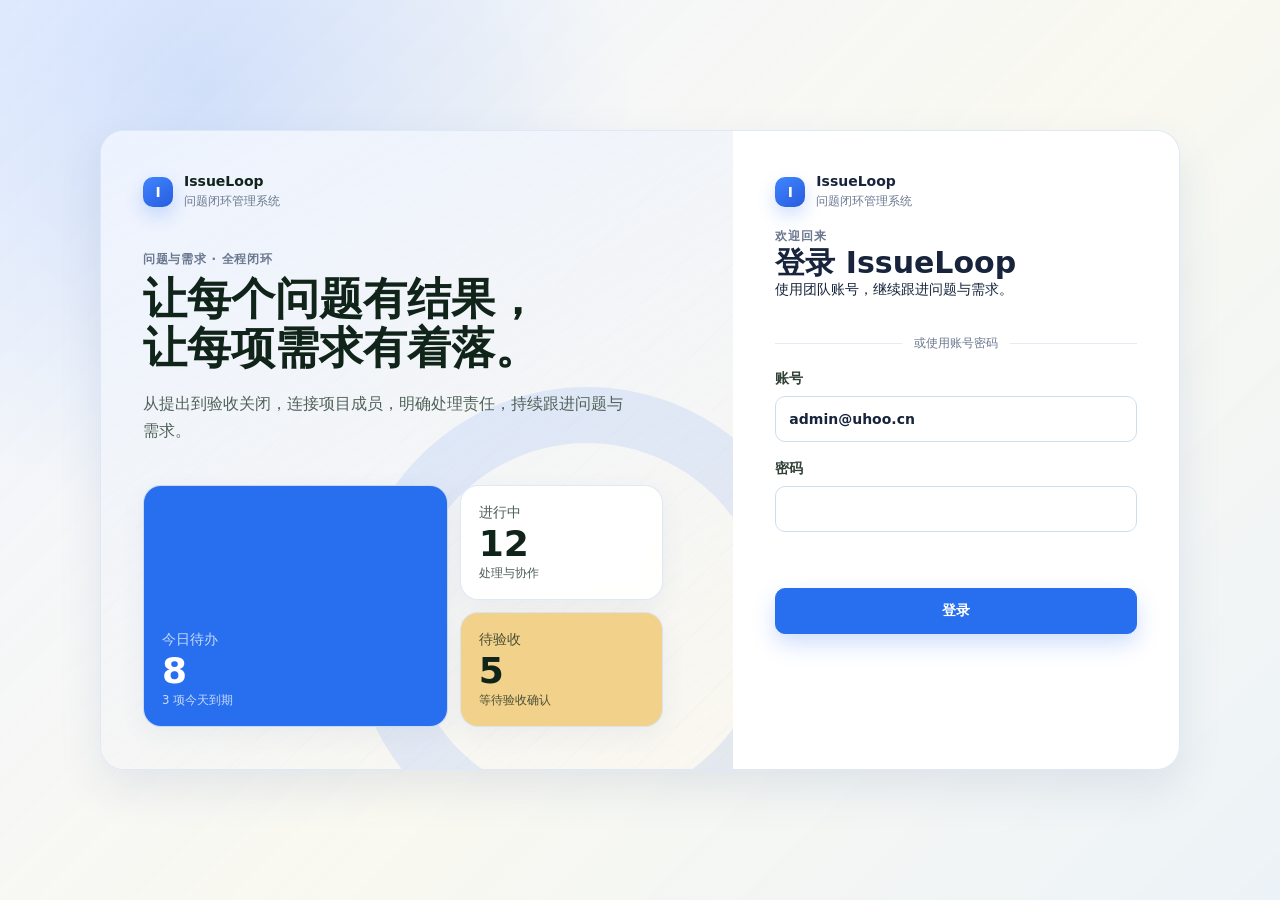
==== rnd-workbench/src/main/resources/static/index.html @ 0262f16f "Apply top project scope to task dashboard" ====
<!doctype html>
<html lang="zh-CN" data-theme="ice">
  <head>
    <meta charset="UTF-8" />
    <meta name="viewport" content="width=device-width, initial-scale=1.0" />
    <title>IssueLoop · 问题闭环管理系统</title>
    <link rel="stylesheet" href="./styles.css?v=20260929-7" />
    <link rel="stylesheet" href="./insights.css?v=20260929-3" />
  </head>
  <body>
    <div class="app-shell">
      <aside class="sidebar">
        <div class="brand">
          <div class="brand-mark">I</div>
          <div>
            <strong>IssueLoop</strong>
            <span>问题闭环管理系统</span>
          </div>
        </div>

        <nav class="nav-group" aria-label="主导航">
          <!-- 分区功能暂时停用，保留实现和历史数据。
          <button class="nav-item" data-page="zone-dashboard"><span class="nav-icon" aria-hidden="true"><svg viewBox="0 0 24 24"><path d="M4 5.5 9.2 3l5.6 2.5L20 3v15.5L14.8 21 9.2 18.5 4 21V5.5Z"/><path d="M9.2 3v15.5M14.8 5.5V21"/></svg></span><span class="nav-label">分区看板</span></button>
          -->
          <div class="nav-section-title">任务管理</div>
          <div class="task-nav-list" aria-label="任务管理">
            <button class="nav-item task-nav-item active" data-page="dashboard"><span class="nav-icon" aria-hidden="true"><svg viewBox="0 0 24 24"><rect x="3" y="3" width="7" height="7" rx="1"/><rect x="14" y="3" width="7" height="7" rx="1"/><rect x="3" y="14" width="7" height="7" rx="1"/><rect x="14" y="14" width="7" height="7" rx="1"/></svg></span><span class="nav-label">任务看板</span></button>
            <button class="nav-item task-nav-item" data-task-view="all"><span class="nav-icon" aria-hidden="true"><svg viewBox="0 0 24 24"><path d="M8 6h12M8 12h12M8 18h12"/><path d="m3.5 6 1.2 1.2L6.5 5M3.5 12l1.2 1.2L6.5 11M3.5 18l1.2 1.2L6.5 17"/></svg></span><span class="nav-label">全部任务</span><span class="count" id="taskCountAll">0</span></button>
            <button class="nav-item task-nav-item" data-task-view="unclosed"><span class="nav-icon" aria-hidden="true"><svg viewBox="0 0 24 24"><circle cx="12" cy="12" r="8"/><path d="M12 7v5l3 2"/></svg></span><span class="nav-label">未完成任务</span><span class="count" id="taskCountUnclosed">0</span></button>
            <button class="nav-item task-nav-item" data-task-view="created-by-me"><span class="nav-icon" aria-hidden="true"><svg viewBox="0 0 24 24"><path d="M5 19.5h14M6.5 16.5 17 6l2 2-10.5 10.5-3 1 1-3Z"/></svg></span><span class="nav-label">我创建的</span><span class="count" id="taskCountCreated">0</span></button>
            <button class="nav-item task-nav-item" data-task-view="assigned-to-me"><span class="nav-icon" aria-hidden="true"><svg viewBox="0 0 24 24"><path d="M12 20a8 8 0 1 0 0-16 8 8 0 0 0 0 16Z"/><path d="m8.5 12 2.2 2.2 4.8-5"/></svg></span><span class="nav-label">指派给我的</span><span class="count" id="taskCountAssigned">0</span></button>
            <button class="nav-item task-nav-item" data-task-view="pending-for-me"><span class="nav-icon" aria-hidden="true"><svg viewBox="0 0 24 24"><path d="M4 6.5h16v11H4z"/><path d="m4 8 8 5 8-5"/></svg></span><span class="nav-label">待我处理的</span><span class="count" id="taskCountPending">0</span></button>
          </div>
          <div class="nav-section-title">数据看板</div>
          <div class="nav-submenu" aria-label="数据看板">
            <button class="nav-item nav-subitem" data-page="project-dashboard"><span class="nav-icon" aria-hidden="true">▦</span><span class="nav-label">项目看板</span></button>
            <button class="nav-item nav-subitem" data-page="project-reports"><span class="nav-icon" aria-hidden="true">▤</span><span class="nav-label">项目报表</span></button>
          </div>
          <div class="nav-section-title">系统设置</div>
          <div class="nav-submenu" aria-label="系统设置">
            <button class="nav-item nav-subitem" data-page="project-management"><span class="nav-icon" aria-hidden="true"><svg viewBox="0 0 24 24"><path d="M3.5 7.5h6l1.6 2H20.5v9.5H3.5z"/><path d="M3.5 7.5V5h6l1.6 2.5"/></svg></span><span class="nav-label">项目管理</span></button>
            <button class="nav-item nav-subitem hidden" id="userManagementBtn" data-page="users"><span class="nav-icon" aria-hidden="true"><svg viewBox="0 0 24 24"><circle cx="9" cy="8" r="3"/><circle cx="17" cy="9" r="2.2"/><path d="M3.5 19c.4-3.1 2.4-4.8 5.5-4.8s5.1 1.7 5.5 4.8M15 14.7c2.8.1 4.5 1.5 5 4.3"/></svg></span><span class="nav-label">人员管理</span></button>
            <button class="nav-item nav-subitem hidden" id="projectTypesBtn" data-page="project-types"><span class="nav-icon" aria-hidden="true"><svg viewBox="0 0 24 24"><rect x="3.5" y="3.5" width="7" height="7" rx="1"/><rect x="13.5" y="3.5" width="7" height="7" rx="1"/><rect x="3.5" y="13.5" width="7" height="7" rx="1"/><rect x="13.5" y="13.5" width="7" height="7" rx="1"/></svg></span><span class="nav-label">项目类型</span></button>
            <button class="nav-item nav-subitem hidden" id="taskTypesBtn" data-page="task-types"><span class="nav-icon" aria-hidden="true"><svg viewBox="0 0 24 24"><path d="M9 6h11M9 12h11M9 18h11"/><path d="m3.5 6 1.5 1.5L7 5M3.5 12 5 13.5 7 11M3.5 18 5 19.5 7 17"/></svg></span><span class="nav-label">任务类型</span></button>
            <button class="nav-item nav-subitem hidden" id="systemSettingsBtn" data-page="system-settings"><span class="nav-icon" aria-hidden="true"><svg viewBox="0 0 24 24"><circle cx="12" cy="12" r="3"/><path d="M19.4 15a1.7 1.7 0 0 0 .3 1.9l.1.1-2.1 2.1-.1-.1a1.7 1.7 0 0 0-1.9-.3 1.7 1.7 0 0 0-1 1.5v.2h-3v-.2a1.7 1.7 0 0 0-1-1.5 1.7 1.7 0 0 0-1.9.3l-.1.1-2.1-2.1.1-.1A1.7 1.7 0 0 0 7 15a1.7 1.7 0 0 0-1.5-1H5.3v-3h.2A1.7 1.7 0 0 0 7 10a1.7 1.7 0 0 0-.3-1.9l-.1-.1 2.1-2.1.1.1a1.7 1.7 0 0 0 1.9.3 1.7 1.7 0 0 0 1-1.5v-.2h3v.2a1.7 1.7 0 0 0 1 1.5 1.7 1.7 0 0 0 1.9-.3l.1-.1 2.1 2.1-.1.1a1.7 1.7 0 0 0-.3 1.9 1.7 1.7 0 0 0 1.5 1h.2v3h-.2a1.7 1.7 0 0 0-1.4 1Z"/></svg></span><span class="nav-label">系统参数</span></button>
          </div>
        </nav>

        <div class="profile" id="profileAccount" role="button" tabindex="0" aria-label="账户设置">
          <div class="avatar" id="profileAvatar">用</div>
          <div class="profile-copy">
            <strong id="profileName">用户</strong>
            <span id="profileRole">项目成员</span>
          </div>
          <button class="theme-toggle" id="themeToggle" type="button" aria-label="切换主题色" aria-expanded="false">◐</button>
          <div class="theme-menu hidden" id="themeMenu" aria-label="主题色选择">
            <button type="button" class="theme-swatch active" data-theme="ice" style="--swatch: #286ff0"><span>云雾蓝</span></button>
            <button type="button" class="theme-swatch" data-theme="green" style="--swatch: #1f8d5a"><span>协作绿</span></button>
            <button type="button" class="theme-swatch" data-theme="blue" style="--swatch: #2f6fba"><span>科技蓝</span></button>
            <button type="button" class="theme-swatch" data-theme="orange" style="--swatch: #d9822b"><span>活力橙</span></button>
            <button type="button" class="theme-swatch" data-theme="purple" style="--swatch: #7561c8"><span>紫色</span></button>
            <button type="button" class="theme-swatch" data-theme="graphite" style="--swatch: #475467"><span>石墨灰</span></button>
          </div>
        </div>
      </aside>

      <button id="insightNavBackdrop" class="insight-nav-backdrop" aria-label="关闭主菜单" type="button"></button>
      <main class="main">
        <header class="topbar">
          <button class="menu-button" id="toggleSidebar" aria-label="主菜单" aria-expanded="false">☰</button>
          <div class="project-switch" id="projectSwitchWrap">
            <span class="project-dot" id="projectSwitchDot">A</span>
            <button id="projectSwitch" type="button" aria-label="切换当前项目" aria-haspopup="listbox" aria-expanded="false"><span id="projectSwitchLabel">选择项目</span><span>⌄</span></button>
            <div class="project-switch-menu hidden" id="projectSwitchMenu">
              <input id="projectSwitchSearch" type="search" placeholder="搜索项目名称、简称或编号" aria-label="搜索项目" />
              <div id="projectSwitchOptions" class="project-switch-options" role="listbox"></div>
            </div>
          </div>
          <button class="ghost-button project-brief-entry" id="projectBriefBtn" type="button">项目看板</button>
          <div class="search-wrap">
            <input id="globalSearch" type="search" placeholder="搜索需求、任务、缺陷、文档..." />
            <kbd>⌘ K</kbd>
          </div>
          <button class="primary-button" id="createBtn">+ 快速创建</button>
          <button class="ghost-button" id="notifyBtn">通知 <span class="badge" id="notifyCount">0</span></button>
          <button class="ghost-button" id="logoutBtn">退出登录</button>
        </header>

        <section class="content">
          <div id="insightsRoot" aria-live="polite"></div>
          <div class="page-heading">
            <div>
              <p class="eyebrow"><strong id="currentProjectName">Aurora 研发平台</strong> / <span id="currentContextLine">Sprint 23</span></p>
              <h1 id="pageTitle">任务看板</h1>
            </div>
            <div class="heading-actions">
              <button class="secondary-button" id="exportBtn">导出</button>
              <button class="secondary-button" id="viewSettingsBtn">视图设置</button>
            </div>
          </div>
          <div class="summary-grid" id="summaryGrid">
            <article class="summary-card">
              <span>我的待办</span>
              <strong id="todoCount">8</strong>
              <small>3 个今天到期</small>
            </article>
            <article class="summary-card">
              <span>待接收</span>
              <strong id="inboxCount">7</strong>
              <small>2 个 P0 紧急</small>
            </article>
            <article class="summary-card">
              <span>进行中</span>
              <strong id="progressCount">0</strong>
              <small>开发与修复中</small>
            </article>
            <article class="summary-card">
              <span>待验收</span>
              <strong id="verifyCount">0</strong>
              <small>需要产品确认</small>
            </article>
          </div>

          <div class="workspace-grid">
            <section class="panel todo-panel">
              <div class="panel-title">
                <h2>我的待办</h2>
                <button class="text-button" data-task-view="assigned-to-me">全部待办</button>
              </div>
              <div id="todoList" class="compact-list"></div>
            </section>

            <section class="panel activity-panel">
              <div class="panel-title">
                <h2>项目动态</h2>
                <button class="text-button">全部动态</button>
              </div>
              <div id="activityList" class="activity-list"></div>
            </section>

            <section class="panel due-panel">
              <div class="panel-title">
                <h2>逾期 / 即将到期</h2>
                <button class="text-button">查看日程</button>
              </div>
              <div id="dueList" class="compact-list"></div>
            </section>
          </div>

          <section class="work-section">
            <div class="work-toolbar">
              <div class="tabs" id="typeTabs">
                <button class="tab active" data-type="all">全部 <span>32</span></button>
              </div>
              <div class="toolbar-controls">
                <select id="statusFilter">
                  <option value="all">状态</option>
                  <option value="新建">新建</option>
                  <option value="进行中">进行中</option>
                  <option value="延期处理">延期处理</option>
                  <option value="已完成">已完成</option>
                  <option value="已验收">已验收</option>
                  <option value="验收不通过">验收不通过</option>
                  <option value="已拒绝">已拒绝</option>
                </select>
                <select id="ownerFilter">
                  <option value="all">负责人</option>
                  <option value="未分配">未分配</option>
                  <option value="李娜">李娜</option>
                  <option value="王强">王强</option>
                  <option value="陈晨">陈晨</option>
                  <option value="刘洋">刘洋</option>
                </select>
                <select id="projectFilter" class="hidden" aria-label="按项目筛选"></select>
                <button class="secondary-button" id="toggleViewBtn">看板视图</button>
                <button class="secondary-button" id="advancedFilterBtn">高级筛选</button>
                <button class="secondary-button" id="saveFilterBtn">保存筛选</button>
                <button class="primary-button hidden" id="bulkUpdateBtn">批量处理 <span id="bulkSelectedCount">0</span></button>
              </div>
            </div>

            <div id="listView" class="list-view">
              <div class="table-head">
                <span><input type="checkbox" id="selectAll" /></span>
                <span>ID</span>
                <span>标题</span>
                <span>类型</span>
                <span>状态</span>
                <span>负责人</span>
                <span>优先级</span>
                <span>迭代</span>
                <span>到期日</span>
              </div>
              <div id="workItemsTable"></div>
            </div>

            <div id="boardView" class="board-view hidden"></div>
            <div id="workItemsPagination" class="pagination-bar hidden"></div>
          </section>
        </section>
      </main>

      <aside class="detail-drawer" id="detailDrawer">
        <div class="drawer-head">
          <div>
            <p id="drawerMeta" class="eyebrow">缺陷 #BUG-2412</p>
            <h2 id="drawerTitle">导出报表时间格式不正确</h2>
          </div>
          <button class="icon-button" id="closeDrawer" aria-label="关闭">×</button>
        </div>

        <div class="action-bar" id="actionBar"></div>

        <div class="drawer-tabs">
          <button class="drawer-tab active" data-drawer-tab="details">详情</button>
          <button class="drawer-tab" data-drawer-tab="activity">活动</button>
          <button class="drawer-tab" data-drawer-tab="links">关联</button>
          <button class="drawer-tab" data-drawer-tab="files">附件</button>
          <button class="drawer-tab" data-drawer-tab="subtasks">子任务</button>
        </div>

        <div class="drawer-body" id="drawerBody"></div>

        <div class="comment-box">
          <input id="commentInput" placeholder="添加评论，说明处理进展..." />
          <button class="primary-button" id="commentBtn">发送</button>
        </div>
      </aside>
    </div>

    <div class="modal-backdrop hidden" id="modalBackdrop">
      <form class="modal" id="createModal">
        <div class="modal-head task-modal-head">
          <div class="task-modal-heading">
            <button type="button" class="task-flow-trigger" id="openTaskFlowGuide">任务流程说明</button>
            <h2>新建工作项</h2>
          </div>
          <button type="button" class="icon-button" id="closeModal">×</button>
        </div>
        <section class="create-section task-core-fields" data-create-section="core">
          <label class="task-field-row task-field-wide">
            <span>任务标题 <b>*</b></span>
            <input id="newTitle" required placeholder="例如：支付结果页重复扣款提示" />
          </label>
          <div class="task-field-pair">
            <label class="task-field-row">
              <span>所属项目 <b>*</b></span>
              <select id="newProject" required></select>
            </label>
            <label class="task-field-row">
              <span>任务类型 <b>*</b></span>
              <select id="newType" required></select>
            </label>
          </div>
        </section>
        <section class="create-section task-description" data-create-section="description">
          <div class="task-field-row task-rich-field">
            <label class="rich-label">任务描述 <b>*</b></label>
            <div>
              <div class="rich-editor-shell">
                <div class="rich-toolbar" role="toolbar" aria-label="描述格式工具">
                  <button type="button" data-editor-command="formatBlock" data-editor-value="h2">标题</button>
                  <button type="button" data-editor-command="bold"><b>B</b></button>
                  <button type="button" data-editor-command="italic"><i>I</i></button>
                  <button type="button" data-editor-command="underline"><u>U</u></button>
                  <button type="button" data-editor-command="insertUnorderedList">列表</button>
                  <button type="button" data-editor-command="insertOrderedList">编号</button>
                  <button type="button" data-editor-command="formatBlock" data-editor-value="blockquote">引用</button>
                  <button type="button" data-editor-command="formatBlock" data-editor-value="pre">代码</button>
                  <button type="button" id="insertLinkBtn">链接</button>
                  <button type="button" id="insertTableBtn">表格</button>
                </div>
                <div id="newDescriptionEditor" class="rich-editor" contenteditable="true" role="textbox" aria-multiline="true" data-placeholder="写清楚背景、期望结果和验收标准。可直接粘贴截图。"></div>
              </div>
              <p class="field-hint">可直接粘贴图片，图片会在正文位置显示并同步保存到附件。</p>
            </div>
          </div>
        </section>
        <section class="attachment-section create-section" data-create-section="attachments">
          <div class="task-field-row attachment-row">
            <div>
              <strong>附件</strong>
              <span>支持粘贴截图、拖拽文件或一次选择多个附件</span>
            </div>
            <div class="attachment-content">
              <div class="attachment-actions"><button type="button" class="secondary-button" id="pickFilesBtn">选择文件</button></div>
              <label class="upload-zone" id="uploadZone">
                <input id="newFiles" type="file" multiple />
                <span>将截图或文件拖到这里，或点击选择</span>
                <small>图片会显示缩略图，其他文件显示文件名和大小</small>
              </label>
              <div class="attachment-list" id="attachmentList"></div>
            </div>
          </div>
        </section>
        <section class="create-section task-attributes" data-create-section="attributes">
          <h3>任务属性</h3>
          <div class="form-grid">
          <label class="task-field-row">
            <span>优先级</span>
            <select id="newPriority">
              <option>P0</option>
              <option>P1</option>
              <option>P2</option>
              <option>P3</option>
            </select>
          </label>
          <label class="task-field-row">
            <span>负责人</span>
            <select id="newOwner">
              <option value="">未分配</option>
            </select>
          </label>
          <label class="task-field-row">
            <span>关注人</span>
            <select id="newWatchers" multiple></select>
          </label>
          <label class="task-field-row">
            <span>主模块</span>
            <select id="newMainModule"><option value="">未选择</option></select>
          </label>
          <label class="task-field-row">
            <span>子模块</span>
            <select id="newSubmodule" disabled><option value="">请先选择主模块</option></select>
          </label>
          <label class="task-field-row">
            <span>所属迭代</span>
            <select id="newSprint"><option value="">未选择</option></select>
          </label>
          <label class="task-field-row">
            <span>截止日期</span>
            <input id="newDue" type="date" />
          </label>
          <label class="task-field-row">
            <span>计划开始日期</span>
            <input id="newPlannedStartDate" type="date" />
          </label>
          <label class="task-field-row">
            <span>实际完成时间</span>
            <input id="newActualCompletedAt" type="datetime-local" />
          </label>
          <label class="task-field-row">
            <span>标签</span>
            <input id="newTags" placeholder="多个标签用逗号分隔" />
          </label>
          <label class="task-field-row">
            <span>预计工时（小时）</span>
            <input id="newEstimatedHours" type="number" min="0" step="0.5" placeholder="例如：2.5" />
          </label>
          <label class="task-field-row">
            <span>实际花费工时（小时）</span>
            <input id="newActualHours" type="number" min="0" step="0.01" placeholder="例如：1.5" />
          </label>
          <label class="task-field-row wide-field">
            <span>关联任务</span>
            <select id="newRelatedWorkItems" multiple></select>
          </label>
          </div>
        </section>
        <div class="modal-actions" data-create-section="actions">
          <button type="button" class="secondary-button" id="cancelCreate">取消</button>
          <button type="submit" class="primary-button">创建</button>
        </div>
      </form>
    </div>

    <div class="modal-backdrop hidden" id="taskFlowGuideBackdrop">
      <div class="modal task-flow-modal" role="dialog" aria-modal="true" aria-labelledby="taskFlowGuideTitle">
        <div class="modal-head">
          <h2 id="taskFlowGuideTitle">任务流程说明</h2>
          <button type="button" class="icon-button" id="closeTaskFlowGuide">×</button>
        </div>
        <div class="task-flow-content">
          <div class="task-flow-diagram" aria-label="任务状态流转图">
            <div><b>新建</b><span>→</span><b>进行中</b><span>→</span><b>已完成</b><span>→</span><b>已验收</b></div>
            <div><i>申请延期</i><span>↓</span><b>延期处理</b><span>→</span><i>批准或驳回</i><span>→</span><b>进行中</b></div>
            <div><b>已完成</b><span>→</span><b>验收不通过</b><span>→</span><i>负责人重新开始</i><span>→</span><b>进行中</b></div>
            <div><b>新建 / 进行中</b><span>→</span><b>已拒绝</b><span>→</span><i>负责人重新开始</i><span>→</span><b>进行中</b></div>
          </div>
          <ul>
            <li>进行中可申请延期，进入“延期处理”；审批通过后按新截止日期回到进行中，驳回则保留原截止日期回到进行中。</li>
            <li>已完成后可验收通过，或标记“验收不通过”；负责人可从验收不通过或已拒绝重新开始，回到进行中。</li>
            <li>负责人、创建人、项目管理员可开始、申请/审批延期、提交完成和验收；仅负责人可重新开始。</li>
          </ul>
        </div>
      </div>
    </div>

    <div class="modal-backdrop hidden" id="filterModalBackdrop">
      <form class="modal" id="filterModal">
        <div class="modal-head"><h2>高级筛选</h2><button type="button" class="icon-button" id="closeFilterModal">×</button></div>
        <div class="form-grid">
          <label>个人视图<select id="filterView"><option value="">不限</option><option value="created-by-me">我创建的</option><option value="assigned-to-me">指派给我</option><option value="pending-for-me">待我解决</option><option value="watched-by-me">我关注的</option><option value="unclosed">未关闭问题</option></select></label>
          <label>类型<select id="filterType"><option value="">不限</option></select></label>
          <label>状态<select id="filterStatus"><option value="">不限</option><option>新建</option><option>进行中</option><option>延期处理</option><option>已完成</option><option>已验收</option><option>验收不通过</option><option>已拒绝</option></select></label>
          <label>优先级<select id="filterPriority"><option value="">不限</option><option>P0</option><option>P1</option><option>P2</option><option>P3</option></select></label>
          <label>负责人<select id="filterOwner"><option value="">不限</option></select></label>
          <label>创建人<select id="filterCreator"><option value="">不限</option></select></label>
          <label>项目<select id="filterProject"><option value="">不限</option></select></label>
          <label>迭代 ID<input id="filterSprint" type="number" min="1" /></label>
          <label>模块<input id="filterModule" /></label><label>标签<input id="filterTag" /></label>
          <label>截止日期从<input id="filterDueFrom" type="date" /></label><label>截止日期至<input id="filterDueTo" type="date" /></label>
          <label>关键词<input id="filterKeyword" /></label>
          <label>排序<select id="filterSort"><option value="createdAt,desc">创建时间 降序</option><option value="updatedAt,desc">更新时间 降序</option><option value="dueDate,asc">截止日期 升序</option><option value="priority,asc">优先级 升序</option><option value="title,asc">标题 升序</option></select></label>
        </div>
        <div class="modal-actions"><button type="button" class="secondary-button" id="clearFilterBtn">清空</button><button type="button" class="secondary-button" id="cancelFilterBtn">取消</button><button type="submit" class="primary-button">应用</button></div>
      </form>
    </div>

    <div class="toast hidden" id="toast"></div>
    <div class="modal-backdrop hidden" id="imagePreviewBackdrop"><div class="modal image-preview-modal"><div class="image-preview-toolbar"><button type="button" class="secondary-button" id="imageZoomOut">缩小</button><span id="imageZoomLabel">100%</span><button type="button" class="secondary-button" id="imageZoomIn">放大</button><button type="button" class="secondary-button" id="imageZoomReset">还原</button><button type="button" class="icon-button" id="closeImagePreview">×</button></div><div class="image-preview-stage"><img id="imagePreviewFull" alt="图片预览" /></div></div></div>
    <div class="modal-backdrop hidden" id="projectModalBackdrop"><form class="modal" id="projectModal">
      <div class="modal-head"><h2>创建项目</h2><button type="button" class="icon-button" id="closeProjectModal">×</button></div>
      <p class="field-hint">项目编号将在创建后按系统规则自动生成。</p>
      <label>项目名称<input id="projectName" required maxlength="128" placeholder="例如：客户实施项目" /></label>
      <label>项目简称<input id="projectShortName" maxlength="8" placeholder="例如：实施" /></label>
      <label>项目类型<select id="projectType"></select></label>
      <div class="modal-actions"><button type="button" class="secondary-button" id="cancelProjectModal">取消</button><button type="submit" class="primary-button">创建项目</button></div>
    </form></div>
    <div class="modal-backdrop hidden" id="milestoneModalBackdrop"><form class="modal" id="milestoneModal">
      <div class="modal-head"><h2 id="milestoneModalTitle">新增里程碑</h2><button type="button" class="icon-button" id="closeMilestoneModal">×</button></div>
      <input id="milestoneId" type="hidden" />
      <label>里程碑名称<input id="milestoneName" required maxlength="128" /></label>
      <div class="form-grid"><label>计划日期<input id="milestonePlannedDate" type="date" required /></label><label>实际完成日期<input id="milestoneCompletedDate" type="date" /></label></div>
      <label>状态<select id="milestoneStatus"><option>未开始</option><option>进行中</option><option>已完成</option><option>已延期</option></select></label>
      <label>说明<textarea id="milestoneDescription" rows="3"></textarea></label>
      <div class="modal-actions"><button type="button" class="secondary-button" id="cancelMilestoneModal">取消</button><button type="submit" class="primary-button">保存</button></div>
    </form></div>
    <div class="modal-backdrop hidden" id="accountModalBackdrop"><form class="modal" id="accountModal">
      <div class="modal-head"><h2>账户设置</h2><button type="button" class="icon-button" id="closeAccountModal">×</button></div>
      <label>用户名<input id="accountUsername" disabled /></label><label>姓名<input id="accountNickname" disabled /></label><label>岗位<input id="accountJobRole" disabled /></label>
      <label>部门<input id="accountDepartment" maxlength="64" placeholder="填写所在部门" /></label>
      <p class="eyebrow">修改密码（不修改请留空）</p><label>原密码<input id="accountOldPassword" type="password" /></label><label>新密码<input id="accountNewPassword" type="password" minlength="8" /></label><label>确认新密码<input id="accountConfirmPassword" type="password" minlength="8" /></label>
      <div class="modal-actions"><button type="button" class="secondary-button" id="cancelAccountModal">取消</button><button type="submit" class="primary-button">保存</button></div>
    </form></div>
    <div class="modal-backdrop hidden" id="userEditModalBackdrop"><form class="modal" id="userEditModal">
      <div class="modal-head"><h2 id="userEditTitle">新增用户</h2><button type="button" class="icon-button" id="closeUserEditModal">×</button></div>
      <input id="userEditId" type="hidden" /><label>用户名（邮箱）<input id="userEmail" type="email" required /></label><label>姓名<input id="userNickname" required maxlength="64" /></label><label>部门<input id="userDepartment" maxlength="64" /></label><label>岗位<select id="userJobRole"><option value="">未设置</option><option>项目经理</option><option>实施顾问</option><option>开发顾问</option><option>测试顾问</option></select></label><label>系统权限<select id="userSystemRole"><option value="USER">普通用户</option><option value="ADMIN">系统管理员</option></select></label>
      <div class="modal-actions"><button type="button" class="secondary-button" id="cancelUserEditModal">取消</button><button type="submit" class="primary-button">保存</button></div>
    </form></div>
    <div class="modal-backdrop hidden" id="memberModalBackdrop"><div class="modal wide-modal"><div class="modal-head"><h2>项目成员管理</h2><button class="icon-button" id="closeMemberModal">×</button></div><label>搜索用户<input id="memberSearch" placeholder="按姓名或邮箱搜索" /></label><label>添加用户<select id="memberUserSelect" multiple size="6"></select></label><label>项目角色<select id="memberRoleSelect"><option value="MEMBER">成员</option><option value="PROJECT_ADMIN">项目管理员</option><option value="GUEST">访客</option></select></label><button class="primary-button" id="addMemberBtn">添加所选成员</button><div id="memberTable" class="users-table"></div></div></div>
    <div class="modal-backdrop hidden" id="bulkModalBackdrop"><form class="modal" id="bulkModal">
      <div class="modal-head"><h2>批量处理</h2><button type="button" class="icon-button" id="closeBulkModal">×</button></div><p id="bulkSummary"></p>
      <div class="form-grid">
        <label>状态<select id="bulkStatus"><option value="">不修改</option><option>新建</option><option>进行中</option><option>延期处理</option><option>已完成</option><option>已验收</option><option>验收不通过</option><option>已拒绝</option></select></label>
        <label>负责人<select id="bulkOwner"><option value="">不修改</option></select></label><label>优先级<select id="bulkPriority"><option value="">不修改</option><option>P0</option><option>P1</option><option>P2</option><option>P3</option></select></label>
        <label>Sprint ID<input id="bulkSprint" type="number" min="1" /></label><label>模块<input id="bulkModule" /></label><label>新增标签<input id="bulkAddTags" placeholder="逗号分隔" /></label><label>移除标签<input id="bulkRemoveTags" placeholder="逗号分隔" /></label>
      </div><div id="bulkResult" class="login-error"></div><div class="modal-actions"><button type="button" class="secondary-button" id="bulkDeleteBtn">批量删除</button><button type="button" class="secondary-button" id="cancelBulkModal">取消</button><button type="submit" class="primary-button">执行更新</button></div>
    </form></div>
    <div class="modal-backdrop hidden" id="notificationModalBackdrop"><div class="modal">
      <div class="modal-head"><h2>通知中心</h2><button class="icon-button" id="closeNotificationModal">×</button></div>
      <div class="toolbar-controls"><select id="notificationRead"><option value="">全部</option><option value="false">未读</option><option value="true">已读</option></select><select id="notificationType"><option value="">全部类型</option><option value="STATUS_CHANGED">状态变化</option><option value="COMMENT_ADDED">新评论</option></select><button class="secondary-button" id="readAllNotifications">全部已读</button></div>
      <div id="notificationList" class="activity-list"></div>
    </div></div>
    <div class="modal-backdrop hidden" id="viewModalBackdrop"><form class="modal" id="viewModal">
      <div class="modal-head"><h2>视图设置</h2><button type="button" class="icon-button" id="closeViewModal">×</button></div>
      <div id="columnSettings"></div>
      <label>排序<select id="viewSort"><option value="createdAt,desc">创建时间 降序</option><option value="updatedAt,desc">更新时间 降序</option><option value="dueDate,asc">到期日 升序</option><option value="priority,asc">优先级 升序</option><option value="title,asc">标题 升序</option></select></label>
      <label>分组<select id="viewGroup"><option value="">不分组</option><option value="status">状态</option><option value="owner">负责人</option><option value="type">类型</option><option value="sprint">迭代</option></select></label>
      <div class="modal-actions"><button type="button" class="secondary-button" id="cancelViewModal">取消</button><button type="submit" class="primary-button">保存</button></div>
    </form></div>
    <script src="./insights.js?v=20260929-5"></script>
    <script src="./script.js?v=20260929-7"></script>
  </body>
</html>
---- rnd-workbench/src/main/resources/static/styles.css ----
:root {
  --bg: #f4f7fc;
  --surface: #ffffff;
  --surface-soft: #f0f5fc;
  --surface-warm: #f8faff;
  --line: #e5ebf4;
  --line-dark: #cfdbee;
  --text: #17243b;
  --muted: #6b7890;
  --faint: #9aa8bd;
  --blue: #2f6fba;
  --blue-soft: #eaf2fb;
  --green: #1f8d5a;
  --green-soft: #e6f4ea;
  --red: #d84b48;
  --red-soft: #fff0ee;
  --orange: #d9822b;
  --orange-soft: #fff3df;
  --purple: #7561c8;
  --purple-soft: #f1eefb;
  --primary: #286ff0;
  --primary-rgb: 40, 111, 240;
  --primary-dark: #1e56bc;
  --primary-soft: #eaf1ff;
  --primary-tint: #a9c7ff;
  --primary-contrast: #ffffff;
  --border: var(--line);
  --shadow: 0 18px 44px rgba(54, 85, 146, 0.11);
  --shadow-soft: 0 8px 26px rgba(54, 85, 146, 0.065);
  --glass: rgba(255, 255, 255, 0.76);
  --glass-strong: rgba(255, 255, 255, 0.86);
  --glass-panel: rgba(255, 255, 255, 0.94);
  --glass-line: rgba(219, 230, 246, 0.9);
  --radius-card: 18px;
  --radius-panel: 16px;
  --radius-control: 10px;
}

:root[data-theme="green"] {
  --bg: #f4f7f2;
  --surface-soft: #eef4ed;
  --surface-warm: #fbfaf5;
  --line: #dfe7dd;
  --line-dark: #cad7c8;
  --text: #18221d;
  --muted: #657469;
  --faint: #9aa79d;
  --primary: #1f8d5a;
  --primary-rgb: 31, 141, 90;
  --primary-dark: #17633f;
  --primary-soft: #e6f4ea;
  --primary-tint: #91d6a7;
  --shadow: 0 18px 44px rgba(42, 72, 54, 0.12);
  --shadow-soft: 0 10px 30px rgba(42, 72, 54, 0.08);
  --glass: rgba(255, 255, 255, 0.58);
  --glass-strong: rgba(255, 255, 255, 0.76);
  --glass-panel: rgba(255, 255, 255, 0.66);
  --glass-line: rgba(255, 255, 255, 0.72);
  --radius-card: 20px;
  --radius-panel: 18px;
  --radius-control: 12px;
}

:root[data-theme="blue"] {
  --bg: #f2f6fb;
  --surface-soft: #edf4fb;
  --surface-warm: #f7fafc;
  --line: #dce6ef;
  --line-dark: #c6d5e4;
  --text: #152536;
  --muted: #637486;
  --primary: #2f6fba;
  --primary-rgb: 47, 111, 186;
  --primary-dark: #1f4f88;
  --primary-soft: #e7f0fb;
  --primary-tint: #9bc4ee;
  --shadow: 0 18px 44px rgba(38, 74, 118, 0.12);
  --shadow-soft: 0 10px 30px rgba(38, 74, 118, 0.08);
}

:root[data-theme="orange"] {
  --bg: #f8f4ed;
  --surface-soft: #f5eee4;
  --surface-warm: #fffaf3;
  --line: #eadfce;
  --line-dark: #d8c8b2;
  --text: #2c2117;
  --muted: #786b5d;
  --primary: #d9822b;
  --primary-rgb: 217, 130, 43;
  --primary-dark: #995819;
  --primary-soft: #fff0db;
  --primary-tint: #f1c07b;
  --shadow: 0 18px 44px rgba(122, 80, 33, 0.12);
  --shadow-soft: 0 10px 30px rgba(122, 80, 33, 0.08);
}

:root[data-theme="purple"] {
  --bg: #f5f3fb;
  --surface-soft: #f0edf8;
  --surface-warm: #fbf9ff;
  --line: #e3ddf0;
  --line-dark: #cec3e4;
  --text: #241c35;
  --muted: #71687f;
  --primary: #7561c8;
  --primary-rgb: 117, 97, 200;
  --primary-dark: #4f3c91;
  --primary-soft: #eeeafd;
  --primary-tint: #b8a9f2;
  --shadow: 0 18px 44px rgba(76, 61, 126, 0.12);
  --shadow-soft: 0 10px 30px rgba(76, 61, 126, 0.08);
}

:root[data-theme="graphite"] {
  --bg: #f4f5f5;
  --surface-soft: #eef0f1;
  --surface-warm: #fbfbf9;
  --line: #dedfdf;
  --line-dark: #c9cccf;
  --text: #20252a;
  --muted: #66707a;
  --primary: #475467;
  --primary-rgb: 71, 84, 103;
  --primary-dark: #303946;
  --primary-soft: #edf0f3;
  --primary-tint: #aeb7c2;
  --shadow: 0 18px 44px rgba(54, 63, 76, 0.12);
  --shadow-soft: 0 10px 30px rgba(54, 63, 76, 0.08);
}

* {
  box-sizing: border-box;
}

body {
  margin: 0;
  min-width: 1180px;
  color: var(--text);
  background:
    radial-gradient(circle at 18% 0%, rgba(var(--primary-rgb), 0.12), transparent 34%),
    radial-gradient(circle at 84% 8%, rgba(255, 255, 255, 0.9), transparent 28%),
    linear-gradient(180deg, rgba(255, 255, 255, 0.72) 0%, color-mix(in srgb, var(--bg) 94%, white) 46%, var(--bg) 100%);
  font-family:
    "Avenir Next", "SF Pro Display", ui-sans-serif, system-ui, -apple-system, BlinkMacSystemFont, "Segoe UI",
    "PingFang SC", "Microsoft YaHei", sans-serif;
  font-size: 14px;
  font-variant-numeric: tabular-nums;
}

.login-view {
  position: fixed;
  inset: 0;
  z-index: 1000;
  display: grid;
  place-items: center;
  padding: 28px;
  background:
    radial-gradient(circle at 16% 10%, rgba(var(--primary-rgb), 0.16), transparent 32%),
    linear-gradient(135deg, color-mix(in srgb, var(--primary-soft) 78%, white), rgba(250, 248, 239, 0.9) 55%, rgba(235, 242, 247, 0.94));
}

.login-layout {
  display: grid;
  grid-template-columns: minmax(0, 1.05fr) minmax(420px, 0.74fr);
  width: min(1080px, calc(100vw - 56px));
  min-height: 640px;
  overflow: hidden;
  border: 1px solid var(--glass-line);
  border-radius: 24px;
  background: var(--glass);
  box-shadow: var(--shadow);
  backdrop-filter: blur(28px) saturate(145%);
  -webkit-backdrop-filter: blur(28px) saturate(145%);
}

.login-story,
.login-form-panel {
  position: relative;
  display: grid;
  align-content: space-between;
  padding: 42px;
}

.login-story {
  overflow: hidden;
  color: #10241a;
  background:
    linear-gradient(150deg, color-mix(in srgb, var(--primary-soft) 86%, white), rgba(248, 245, 234, 0.76)),
    repeating-linear-gradient(135deg, rgba(var(--primary-rgb), 0.08) 0 1px, transparent 1px 18px);
}

.login-story::after {
  content: "";
  position: absolute;
  right: -90px;
  bottom: -90px;
  width: 360px;
  height: 360px;
  border: 56px solid rgba(var(--primary-rgb), 0.1);
  border-radius: 50%;
}

.login-brandline,
.login-form-brand {
  display: flex;
  align-items: center;
  gap: 11px;
  font-weight: 750;
}

.login-brand-text {
  display: grid;
  gap: 4px;
}

.login-brand-text small {
  color: var(--muted);
  font-size: 12px;
  font-weight: 500;
}

.login-story-copy {
  position: relative;
  z-index: 1;
  max-width: 560px;
}

.login-story-copy h1 {
  margin: 0 0 18px;
  font-size: 44px;
  line-height: 1.12;
  letter-spacing: 0;
  text-wrap: balance;
}

.login-story-copy p:last-child {
  max-width: 480px;
  margin: 0;
  color: #506258;
  font-size: 16px;
  line-height: 1.7;
}

.login-preview {
  position: relative;
  z-index: 1;
  display: grid;
  grid-template-columns: 1.2fr 0.8fr;
  gap: 12px;
  max-width: 520px;
}

.preview-card {
  display: grid;
  gap: 4px;
  min-height: 112px;
  padding: 18px;
  border: 1px solid var(--glass-line);
  border-radius: 18px;
  background: var(--glass-panel);
  box-shadow: var(--shadow-soft);
  backdrop-filter: blur(18px) saturate(140%);
  -webkit-backdrop-filter: blur(18px) saturate(140%);
}

.preview-card.wide {
  grid-row: span 2;
  min-height: 236px;
  align-content: end;
  color: #fff;
  background: var(--primary);
}

.preview-card.accent {
  background: #f2d18b;
}

.preview-card span,
.preview-card small {
  color: inherit;
  opacity: 0.74;
}

.preview-card strong {
  font-size: 36px;
  line-height: 1;
}

.login-form-panel {
  background: var(--glass-strong);
  backdrop-filter: blur(22px) saturate(140%);
  -webkit-backdrop-filter: blur(22px) saturate(140%);
}

.login-card {
  display: grid;
  gap: 18px;
  align-self: center;
}

.login-card h1,
.login-card p {
  margin: 0;
}

.login-card h1 {
  font-size: 30px;
  line-height: 1.2;
}

.login-card label {
  display: grid;
  gap: 8px;
  color: #314137;
  font-size: 14px;
  font-weight: 650;
}

.login-card input {
  min-height: 46px;
  padding: 0 13px;
  border: 1px solid var(--line-dark);
  border-radius: var(--radius-control);
  background: rgba(255, 255, 255, 0.94);
}

.login-card input:focus {
  border-color: rgba(var(--primary-rgb), 0.55);
  box-shadow: 0 0 0 4px rgba(var(--primary-rgb), 0.1);
  outline: 0;
}

.login-card .primary-button {
  min-height: 46px;
}

.login-enterprise-button {
  min-height: 46px;
}

.third-party-login-buttons {
  display: grid;
  gap: 10px;
}

.login-provider-button {
  width: 100%;
  min-height: 44px;
}

.login-divider {
  display: flex;
  align-items: center;
  gap: 12px;
  color: var(--muted);
  font-size: 12px;
}

.login-divider::before,
.login-divider::after {
  content: "";
  flex: 1;
  height: 1px;
  background: var(--line);
}

.external-binding-panel {
  display: grid;
  gap: 10px;
  padding: 14px;
  border: 1px solid var(--line);
  border-radius: var(--radius-control);
  background: var(--surface-soft);
}

.external-binding-panel p,
.external-binding-panel strong { margin: 0; }

.login-error {
  min-height: 20px;
  color: var(--red);
  font-size: 13px;
}
.empty-state { padding: 28px; color: var(--muted); }

button,
input,
select,
textarea {
  font: inherit;
}

button {
  cursor: pointer;
}

button,
input,
select,
textarea {
  transition: border-color 180ms ease, box-shadow 180ms ease, background-color 180ms ease, color 180ms ease, transform 180ms ease;
}

button:active {
  transform: translateY(1px);
}

button:focus-visible,
input:focus-visible,
select:focus-visible,
textarea:focus-visible {
  outline: 2px solid rgba(var(--primary-rgb), 0.28);
  outline-offset: 2px;
}

.app-shell {
  display: grid;
  grid-template-columns: 232px minmax(760px, 1fr);
  min-height: 100vh;
}

.sidebar {
  position: sticky;
  top: 0;
  display: flex;
  flex-direction: column;
  gap: 18px;
  height: 100vh;
  overflow-y: auto;
  padding: 20px 14px;
  background: var(--glass-strong);
  border-right: 1px solid rgba(var(--primary-rgb), 0.12);
  box-shadow: inset -1px 0 0 rgba(255, 255, 255, 0.62);
  backdrop-filter: blur(24px) saturate(150%);
  -webkit-backdrop-filter: blur(24px) saturate(150%);
}

.brand,
.profile {
  display: flex;
  align-items: center;
  gap: 10px;
}

.brand strong,
.profile strong {
  display: block;
  font-size: 15px;
}

.brand span,
.profile span {
  display: block;
  margin-top: 2px;
  color: var(--muted);
  font-size: 12px;
}

.brand-mark,
.project-dot,
.avatar {
  display: inline-flex;
  align-items: center;
  justify-content: center;
  flex: 0 0 auto;
  width: 30px;
  height: 30px;
  border-radius: 10px;
  color: #fff;
  background: var(--primary);
  font-weight: 700;
  box-shadow: 0 8px 18px rgba(var(--primary-rgb), 0.22);
}

.project-dot {
  width: 24px;
  height: 24px;
  border-radius: 9px;
  font-size: 12px;
}

.project-dot.green {
  background: var(--green);
}

.project-dot.orange {
  background: var(--orange);
}

.project-switch,
.nav-item,
.mini-link {
  width: 100%;
  border: 0;
  background: transparent;
  color: var(--text);
  text-align: left;
}

.project-switch {
  position: relative;
  display: flex;
  align-items: center;
  gap: 9px;
  min-height: 44px;
  padding: 0 10px;
  border: 1px solid var(--line);
  border-radius: var(--radius-control);
  background: var(--glass-panel);
  box-shadow: 0 8px 22px rgba(42, 72, 54, 0.06);
  backdrop-filter: blur(16px) saturate(140%);
  -webkit-backdrop-filter: blur(16px) saturate(140%);
}

.project-switch > button {
  display: flex;
  align-items: center;
  justify-content: space-between;
  flex: 1;
  min-width: 0;
  min-height: 42px;
  padding: 0;
  border: 0;
  background: transparent;
  box-shadow: none;
  color: var(--text);
  font-weight: 650;
  text-align: left;
}

.project-switch-menu {
  position: absolute;
  top: calc(100% + 8px);
  left: 0;
  z-index: 30;
  width: min(360px, calc(100vw - 32px));
  padding: 10px;
  border: 1px solid var(--line);
  border-radius: 14px;
  background: var(--surface);
  box-shadow: var(--shadow);
}

.project-switch-menu input {
  width: 100%;
  margin-bottom: 8px;
}

.project-switch-options {
  display: grid;
  gap: 3px;
  max-height: 320px;
  overflow-y: auto;
}

.project-switch-options button {
  display: grid;
  gap: 3px;
  width: 100%;
  padding: 10px 12px;
  border: 0;
  border-radius: 10px;
  background: transparent;
  color: var(--text);
  text-align: left;
}

.project-switch-options button:hover,
.project-switch-options button[aria-selected="true"] {
  background: var(--primary-soft);
}

.project-switch-options small {
  color: var(--muted);
}

.nav-group {
  display: grid;
  gap: 4px;
}

.nav-section-title {
  margin: 12px 0 2px;
  padding: 0 11px;
  color: var(--muted);
  font-size: 12px;
  font-weight: 700;
}

.task-nav-list {
  display: grid;
  gap: 2px;
  padding-left: 10px;
}

.nav-submenu { display: grid; gap: 2px; padding-left: 10px; }
.nav-subitem { min-height: 34px; font-size: 13px; }
.nav-pending { color: var(--muted); font-size: 11px; }

.task-nav-item {
  min-height: 34px;
  padding-left: 11px;
  font-size: 13px;
}

.nav-item {
  display: flex;
  align-items: center;
  gap: 10px;
  min-height: 40px;
  padding: 0 11px;
  border-radius: var(--radius-control);
  color: #394150;
}

.nav-item.active {
  color: var(--primary-dark);
  background: var(--primary-soft);
  font-weight: 650;
}

.nav-icon {
  display: inline-flex;
  align-items: center;
  justify-content: center;
  flex: 0 0 auto;
  width: 28px;
  height: 28px;
  border-radius: 9px;
  color: var(--muted);
  background: color-mix(in srgb, var(--surface-soft) 86%, white);
}

.nav-icon svg {
  width: 17px;
  height: 17px;
  fill: none;
  stroke: currentColor;
  stroke-width: 1.8;
  stroke-linecap: round;
  stroke-linejoin: round;
}

.nav-label {
  min-width: 0;
  flex: 1;
}

.nav-item.active .nav-icon {
  color: var(--primary-contrast);
  background: var(--primary);
  box-shadow: 0 6px 14px rgba(var(--primary-rgb), 0.2);
}

.task-nav-item .nav-icon {
  width: 24px;
  height: 24px;
  border-radius: 8px;
}

.task-nav-item .nav-icon svg {
  width: 15px;
  height: 15px;
}

.nav-item:hover,
.mini-link:hover,
.project-switch:hover {
  background: rgba(var(--primary-rgb), 0.1);
}

.count,
.badge {
  min-width: 20px;
  padding: 2px 6px;
  border-radius: 999px;
  color: var(--primary-dark);
  background: var(--primary-soft);
  font-size: 12px;
  text-align: center;
}

.nav-item .count {
  margin-left: auto;
}

.side-section {
  display: grid;
  gap: 6px;
}

.side-title {
  display: flex;
  align-items: center;
  justify-content: space-between;
  padding: 0 4px;
  color: var(--muted);
  font-size: 12px;
  font-weight: 700;
}

.mini-link {
  min-height: 30px;
  padding: 0 8px;
  color: #4b5565;
}

.pinned {
  margin-top: auto;
}

.profile {
  margin-top: auto;
  position: relative;
  padding-top: 16px;
  border-top: 1px solid var(--line);
}

.profile-copy {
  min-width: 0;
  flex: 1;
}

.theme-toggle {
  display: inline-flex;
  align-items: center;
  justify-content: center;
  width: 32px;
  height: 32px;
  border: 1px solid rgba(var(--primary-rgb), 0.18);
  border-radius: 11px;
  color: var(--primary-dark);
  background: var(--glass-panel);
  box-shadow: 0 8px 18px rgba(var(--primary-rgb), 0.1);
  backdrop-filter: blur(14px) saturate(140%);
  -webkit-backdrop-filter: blur(14px) saturate(140%);
}

.theme-toggle:hover,
.theme-toggle[aria-expanded="true"] {
  border-color: rgba(var(--primary-rgb), 0.34);
  background: var(--primary-soft);
}

.theme-menu {
  position: absolute;
  right: 0;
  bottom: 46px;
  z-index: 8;
  display: grid;
  gap: 6px;
  min-width: 150px;
  padding: 10px;
  border: 1px solid var(--glass-line);
  border-radius: 16px;
  background: rgba(255, 255, 255, 0.7);
  box-shadow: var(--shadow);
  backdrop-filter: blur(24px) saturate(160%);
  -webkit-backdrop-filter: blur(24px) saturate(160%);
}

.theme-swatch {
  display: flex;
  align-items: center;
  gap: 8px;
  width: 100%;
  min-height: 32px;
  border: 0;
  border-radius: 10px;
  color: var(--text);
  background: transparent;
  text-align: left;
}

.theme-swatch::before {
  content: "";
  width: 16px;
  height: 16px;
  border: 2px solid rgba(255, 255, 255, 0.86);
  border-radius: 999px;
  background: var(--swatch);
  box-shadow: 0 0 0 1px rgba(16, 24, 40, 0.1);
}

.theme-swatch:hover,
.theme-swatch.active {
  background: rgba(var(--primary-rgb), 0.1);
}

.theme-swatch.active {
  color: var(--primary-dark);
  font-weight: 700;
}

.main {
  min-width: 0;
  background: #fff;
}

.topbar {
  position: sticky;
  top: 0;
  z-index: 5;
  display: flex;
  align-items: center;
  gap: 12px;
  height: 66px;
  padding: 0 28px;
  background: linear-gradient(90deg, color-mix(in srgb, var(--primary-soft) 45%, white), #fff);
  border-bottom: 1px solid rgba(var(--primary-rgb), 0.12);
  box-shadow: 0 10px 26px rgba(var(--primary-rgb), 0.06);
  backdrop-filter: blur(24px) saturate(150%);
  -webkit-backdrop-filter: blur(24px) saturate(150%);
}

.topbar .project-switch {
  width: 230px;
  min-width: 180px;
  margin: 0;
}

.project-brief-entry {
  white-space: nowrap;
}

.menu-button,
.icon-button {
  display: inline-flex;
  align-items: center;
  justify-content: center;
  width: 32px;
  height: 32px;
  border: 1px solid var(--line);
  border-radius: var(--radius-control);
  color: var(--muted);
  background: rgba(255, 255, 255, 0.88);
}

.icon-button:hover,
.menu-button:hover {
  color: var(--primary);
  border-color: rgba(var(--primary-rgb), 0.28);
}

.search-wrap {
  display: flex;
  align-items: center;
  flex: 1;
  max-width: 560px;
  height: 42px;
  padding: 0 12px;
  border: 1px solid var(--line-dark);
  border-radius: 14px;
  background: var(--glass-panel);
  box-shadow: 0 8px 22px rgba(42, 72, 54, 0.06);
  backdrop-filter: blur(16px) saturate(140%);
  -webkit-backdrop-filter: blur(16px) saturate(140%);
}

.search-wrap input {
  flex: 1;
  border: 0;
  outline: 0;
  background: transparent;
}

kbd {
  padding: 2px 6px;
  border: 1px solid var(--line);
  border-radius: 6px;
  color: var(--muted);
  background: #f8fafc;
  font-size: 12px;
}

.primary-button,
.secondary-button,
.ghost-button,
.text-button {
  border-radius: var(--radius-control);
  border: 1px solid transparent;
  min-height: 36px;
  padding: 0 13px;
}

.primary-button {
  color: #fff;
  background: var(--primary);
  border-color: var(--primary);
  font-weight: 650;
  box-shadow: 0 10px 22px rgba(var(--primary-rgb), 0.22);
}

.secondary-button {
  color: #344054;
  background: rgba(255, 255, 255, 0.88);
  border-color: var(--line-dark);
}

.ghost-button {
  color: #344054;
  background: transparent;
}

.text-button {
  color: var(--primary);
  background: transparent;
  padding: 0;
}

.primary-button:hover {
  background: var(--primary-dark);
  border-color: var(--primary-dark);
}

.secondary-button:hover,
.ghost-button:hover {
  background: var(--surface-warm);
  border-color: var(--line-dark);
}

.content {
  padding: 28px;
}

.page-heading,
.panel-title,
.work-toolbar,
.drawer-head,
.modal-head {
  display: flex;
  align-items: center;
  justify-content: space-between;
  gap: 16px;
}

.eyebrow {
  margin: 0 0 6px;
  color: var(--muted);
  font-size: 12px;
  font-weight: 700;
  letter-spacing: 0.06em;
}

.eyebrow strong {
  color: var(--text);
  font-weight: 750;
}

h1,
h2,
p {
  margin-top: 0;
}

h1 {
  margin-bottom: 0;
  font-size: 28px;
  letter-spacing: 0;
}

h2 {
  margin-bottom: 0;
  font-size: 16px;
}

.heading-actions,
.toolbar-controls {
  display: flex;
  align-items: center;
  gap: 8px;
}

.summary-grid {
  display: grid;
  grid-template-columns: repeat(4, minmax(0, 1fr));
  gap: 14px;
  margin-top: 18px;
}

.summary-card,
.panel,
.work-section {
  background: var(--glass-panel);
  border: 1px solid var(--glass-line);
  border-radius: var(--radius-card);
  box-shadow: var(--shadow-soft);
  backdrop-filter: blur(18px) saturate(145%);
  -webkit-backdrop-filter: blur(18px) saturate(145%);
}

.summary-card {
  position: relative;
  overflow: hidden;
  min-height: 138px;
  padding: 18px;
  background: var(--glass-panel);
}

.summary-card::after {
  content: "";
  position: absolute;
  right: 18px;
  bottom: 18px;
  width: 42px;
  height: 42px;
  border-radius: 14px;
  background: var(--primary-soft);
}

.summary-card:nth-child(2)::after {
  background: var(--orange-soft);
}

.summary-card:nth-child(3)::after {
  background: var(--blue-soft);
}

.summary-card:nth-child(4)::after {
  background: var(--purple-soft);
}

.summary-card span,
.summary-card small {
  position: relative;
  z-index: 1;
  display: block;
  color: var(--muted);
}

.summary-card strong {
  position: relative;
  z-index: 1;
  display: block;
  margin: 12px 0 5px;
  font-size: 34px;
  line-height: 1;
  letter-spacing: 0;
}

.workspace-grid {
  display: grid;
  grid-template-columns: 1fr 1fr 0.95fr;
  gap: 16px;
  margin-top: 16px;
}

.panel {
  min-height: 230px;
  padding: 18px;
  background: var(--glass-panel);
}

.compact-list,
.activity-list {
  display: grid;
  gap: 0;
  margin-top: 14px;
}

.compact-row,
.activity-row {
  display: grid;
  gap: 5px;
  padding: 12px 0;
  border: 0;
  border-top: 1px solid var(--line);
  background: transparent;
  color: inherit;
  text-align: left;
}

.compact-row:hover,
.activity-row:hover {
  color: var(--primary-dark);
}

.compact-row:first-child,
.activity-row:first-child {
  border-top: 0;
}

.row-main {
  display: flex;
  align-items: center;
  justify-content: space-between;
  gap: 10px;
}

.row-title {
  overflow: hidden;
  font-weight: 650;
  text-overflow: ellipsis;
  white-space: nowrap;
}

.row-meta {
  display: flex;
  flex-wrap: wrap;
  gap: 6px;
  color: var(--muted);
  font-size: 12px;
}

.compact-quick-fields,
.board-quick-fields {
  display: grid;
  grid-template-columns: repeat(3, minmax(0, 1fr));
  gap: 6px;
}

.quick-field {
  width: 100%;
  min-width: 0;
  min-height: 30px;
  padding: 0 24px 0 8px;
  border-color: rgba(var(--primary-rgb), 0.2);
  background-color: rgba(255, 255, 255, 0.76);
  font-size: 12px;
  cursor: pointer;
}

.quick-field-status { color: var(--primary-dark); }
.quick-field-priority { font-weight: 700; }

.work-section {
  margin-top: 16px;
  overflow: hidden;
  background: var(--glass-panel);
}

.work-toolbar {
  padding: 16px 18px;
  border-bottom: 1px solid rgba(var(--primary-rgb), 0.1);
  background: rgba(255, 255, 255, 0.34);
}

.tabs {
  display: flex;
  gap: 4px;
}

.tab {
  min-height: 34px;
  padding: 0 10px;
  border: 0;
  border-radius: var(--radius-control);
  color: var(--muted);
  background: transparent;
}

.tab.active {
  color: var(--primary-dark);
  background: var(--primary-soft);
  font-weight: 700;
}

.tab span {
  color: inherit;
  opacity: 0.75;
}

select,
input,
textarea {
  border: 1px solid var(--line-dark);
  border-radius: var(--radius-control);
  background: rgba(255, 255, 255, 0.7);
  color: var(--text);
}

select:focus,
input:focus,
textarea:focus {
  border-color: rgba(var(--primary-rgb), 0.55);
  box-shadow: 0 0 0 4px rgba(var(--primary-rgb), 0.1);
  outline: 0;
}

select {
  min-height: 36px;
  padding: 0 28px 0 10px;
}

.table-head,
.table-row {
  display: grid;
  grid-template-columns: 38px 90px minmax(220px, 1fr) 82px 92px 92px 78px 88px 88px;
  align-items: center;
  gap: 10px;
}

.table-head {
  height: 42px;
  padding: 0 16px;
  color: var(--muted);
  background: rgba(255, 255, 255, 0.42);
  border-bottom: 1px solid var(--line);
  font-size: 12px;
  font-weight: 700;
}

.table-row {
  min-height: 58px;
  padding: 0 16px;
  border: 0;
  border-bottom: 1px solid var(--line);
  background: transparent;
  color: inherit;
  text-align: left;
  cursor: pointer;
}

.pagination-bar {
  display: flex;
  align-items: center;
  justify-content: space-between;
  gap: 12px;
  padding: 12px 16px;
  border-top: 1px solid var(--line);
  color: var(--muted);
  background: rgba(255, 255, 255, 0.42);
  font-size: 13px;
}

.pagination-controls {
  display: flex;
  align-items: center;
  gap: 8px;
  flex-wrap: wrap;
}

.pagination-controls label {
  display: inline-flex;
  align-items: center;
  gap: 6px;
}

.pagination-controls select {
  min-height: 32px;
}

.table-row:hover,
.table-row.selected {
  background: rgba(var(--primary-rgb), 0.07);
}

.table-row.selected {
  box-shadow: inset 3px 0 0 var(--primary);
}

.item-title {
  overflow: hidden;
  text-overflow: ellipsis;
  white-space: nowrap;
}

.chip {
  display: inline-flex;
  align-items: center;
  justify-content: center;
  min-height: 22px;
  width: fit-content;
  padding: 0 7px;
  border-radius: 9px;
  color: #344054;
  background: var(--surface-soft);
  font-size: 12px;
  font-weight: 650;
}

.chip.blue {
  color: #1d5fd1;
  background: var(--blue-soft);
}

.chip.green {
  color: var(--primary-dark);
  background: var(--primary-soft);
}

.chip.red {
  color: #c5282f;
  background: var(--red-soft);
}

.chip.orange {
  color: #b45800;
  background: var(--orange-soft);
}

.chip.purple {
  color: #6941c6;
  background: var(--purple-soft);
}

.owner {
  display: inline-flex;
  align-items: center;
  gap: 6px;
}

.mini-avatar {
  display: inline-flex;
  align-items: center;
  justify-content: center;
  width: 22px;
  height: 22px;
  border-radius: 999px;
  color: #fff;
  background: #6172f3;
  font-size: 12px;
  font-weight: 700;
}

.board-view {
  display: grid;
  grid-template-columns: repeat(7, minmax(220px, 1fr));
  gap: 0;
  min-height: 560px;
  overflow-x: auto;
}

.board-column {
  min-width: 220px;
  padding: 12px;
  border-right: 1px solid rgba(var(--primary-rgb), 0.1);
  background: rgba(255, 255, 255, 0.32);
  transition: background 0.16s ease, box-shadow 0.16s ease;
}

.board-column.drag-over {
  background: rgba(var(--primary-rgb), 0.1);
  box-shadow: inset 0 0 0 2px rgba(var(--primary-rgb), 0.28);
}

.board-column:last-child {
  border-right: 0;
}

.column-title {
  display: flex;
  justify-content: space-between;
  margin-bottom: 12px;
  color: #394150;
  font-weight: 700;
}

.board-card {
  display: grid;
  gap: 8px;
  margin-bottom: 10px;
  padding: 12px;
  border: 1px solid var(--glass-line);
  border-radius: var(--radius-panel);
  background: rgba(255, 255, 255, 0.66);
  box-shadow: 0 8px 18px rgba(42, 72, 54, 0.06);
  backdrop-filter: blur(14px) saturate(140%);
  -webkit-backdrop-filter: blur(14px) saturate(140%);
  cursor: pointer;
}

.board-card[draggable="true"] {
  cursor: grab;
}

.board-card.dragging {
  opacity: 0.46;
  cursor: grabbing;
}

.board-card.selected {
  border-color: var(--primary);
  box-shadow: 0 0 0 2px rgba(var(--primary-rgb), 0.12);
}

.board-quick-fields {
  grid-template-columns: minmax(0, 1fr);
}

.detail-drawer {
  position: fixed;
  top: 0;
  right: 0;
  bottom: 0;
  z-index: 20;
  display: flex;
  flex-direction: column;
  width: min(760px, calc(100vw - 64px));
  min-width: 0;
  background: var(--glass-strong);
  border-left: 1px solid var(--glass-line);
  box-shadow: var(--shadow);
  backdrop-filter: blur(24px) saturate(150%);
  -webkit-backdrop-filter: blur(24px) saturate(150%);
  transform: translateX(102%);
  transition: transform 220ms ease;
}

.detail-drawer.open {
  transform: translateX(0);
}

.drawer-head {
  align-items: flex-start;
  padding: 24px 18px 14px;
}

.drawer-head h2 {
  font-size: 21px;
  line-height: 1.35;
}

.action-bar {
  display: flex;
  flex-wrap: wrap;
  gap: 8px;
  padding: 0 18px 16px;
}

.drawer-tabs {
  display: flex;
  gap: 4px;
  padding: 0 18px;
  border-bottom: 1px solid var(--line);
}

.drawer-tab {
  min-height: 38px;
  border: 0;
  border-bottom: 2px solid transparent;
  color: var(--muted);
  background: transparent;
}

.drawer-tab.active {
  color: var(--primary);
  border-bottom-color: var(--primary);
  font-weight: 700;
}

.drawer-body {
  flex: 1;
  overflow-y: auto;
  padding: 18px;
}

.detail-section {
  padding-bottom: 18px;
  margin-bottom: 18px;
  border-bottom: 1px solid var(--line);
}

.detail-section h3 {
  margin: 0 0 10px;
  font-size: 14px;
}

.field-grid {
  display: grid;
  grid-template-columns: 1fr 1fr;
  gap: 12px;
}

.field {
  display: grid;
  grid-template-columns: 88px minmax(0, 1fr);
  align-items: center;
  gap: 10px;
}

.field span {
  color: var(--muted);
  font-size: 12px;
}

.timeline {
  display: grid;
  gap: 13px;
}

.timeline-row {
  display: grid;
  grid-template-columns: 16px 1fr;
  gap: 9px;
}

.timeline-dot {
  width: 9px;
  height: 9px;
  margin-top: 4px;
  border-radius: 999px;
  background: var(--primary);
}

.check-list {
  display: grid;
  gap: 8px;
}

.check-row {
  display: flex;
  gap: 8px;
  align-items: center;
}

.comment-box {
  display: flex;
  gap: 8px;
  padding: 14px 18px 18px;
  border-top: 1px solid var(--line);
}

.comment-box input {
  flex: 1;
  height: 38px;
  padding: 0 10px;
}

.modal-backdrop {
  position: fixed;
  inset: 0;
  z-index: 30;
  display: flex;
  align-items: stretch;
  justify-content: flex-end;
  background: rgba(15, 23, 42, 0.14);
  backdrop-filter: blur(8px);
  -webkit-backdrop-filter: blur(8px);
}

.modal {
  display: grid;
  gap: 14px;
  align-content: start;
  width: min(920px, calc(100vw - 40px));
  max-height: calc(100vh - 36px);
  overflow: auto;
  max-height: none;
  height: 100vh;
  overflow-y: auto;
  padding: 22px;
  border-radius: 0;
  background: var(--glass-strong);
  box-shadow: var(--shadow);
  backdrop-filter: blur(24px) saturate(150%);
  -webkit-backdrop-filter: blur(24px) saturate(150%);
}

.wide-modal {
  width: min(980px, calc(100vw - 40px));
}

.users-head,
.users-row {
  grid-template-columns: 1fr 1.3fr 1.4fr .9fr .7fr 2fr;
}

#profileAccount { cursor: pointer; }

.project-overview { display:flex; gap:14px; align-items:center; flex-wrap:wrap; padding:14px 18px; margin-bottom:16px; border:1px solid var(--glass-line); border-radius:var(--radius-card); background:var(--glass); }
.inline-image-preview { display:flex; flex-wrap:wrap; gap:8px; }
.inline-image-preview img, .inline-description-image { max-width:220px; max-height:160px; object-fit:cover; border-radius:10px; border:1px solid var(--glass-line); }
.inline-description-image { cursor: zoom-in; }
.image-preview-modal { width:min(1040px, 94vw); height:auto; max-height: 90vh; background:rgba(20, 30, 25, .94); }
.image-preview-toolbar { display: flex; align-items: center; justify-content: flex-end; gap: 8px; margin-bottom: 10px; color: #fff; }
.image-preview-toolbar .secondary-button { padding: 7px 10px; background: rgba(255, 255, 255, .12); color: #fff; border-color: rgba(255, 255, 255, .22); }
.image-preview-toolbar .icon-button { color: #fff; }
#imageZoomLabel { min-width: 48px; text-align: center; font-weight: 700; }
.image-preview-stage { display: flex; align-items: flex-start; justify-content: center; max-height: 80vh; overflow: auto; }
.image-preview-stage.zoomed { cursor: grab; justify-content: flex-start; }
.image-preview-stage.dragging { cursor: grabbing; user-select: none; }
.image-preview-stage.dragging img { pointer-events: none; }
.image-preview-modal img { width:100%; max-height:80vh; object-fit:contain; transition: width .12s ease; }
.detail-attachment-list { display: grid; gap: 10px; }
.detail-attachment-item { display: grid; grid-template-columns: 48px minmax(0, 1fr) auto; align-items: center; gap: 10px; padding: 10px; border: 1px solid var(--line); border-radius: var(--radius-panel); background: rgba(255, 255, 255, 0.66); }
.detail-attachment-actions { display: flex; gap: 8px; align-items: center; }
.content.project-management-mode .summary-grid,
.content.project-management-mode .workspace-grid,
.content.project-management-mode .work-toolbar,
.content.project-management-mode #boardView,
.content.project-management-mode #listView > .table-head { display: none; }
.content.project-management-mode #listView { display: block !important; }
.content.project-management-mode:has(.project-management) {
  display: flex;
  flex-direction: column;
  height: calc(100vh - 66px);
  overflow: hidden;
}
.content.project-management-mode:has(.project-management) .page-heading { flex: 0 0 auto; }
.content.project-management-mode:has(.project-management) .work-section {
  display: flex;
  flex: 1 1 auto;
  flex-direction: column;
  min-height: 0;
  margin-top: 18px;
}
.content.project-management-mode:has(.project-management) #listView { display: flex !important; flex: 1 1 auto; flex-direction: column; min-height: 0; }
.content.project-management-mode:has(.project-management) #workItemsTable { min-height: 0; overflow: hidden; }

.content.project-management-mode:not(.zone-dashboard-mode) {
  --management-inline-space: clamp(14px, 1.2vw, 20px);
}

.content.project-management-mode:not(.zone-dashboard-mode) .page-heading,
.content.project-management-mode:not(.zone-dashboard-mode) .work-section {
  width: min(100%, 1800px);
  margin-inline: auto;
}

.content.project-management-mode:not(.zone-dashboard-mode) #workItemsTable > .project-management,
.content.project-management-mode:not(.zone-dashboard-mode) #workItemsTable > .project-profile,
.content.project-management-mode:not(.zone-dashboard-mode) #workItemsTable > .settings-page,
.content.project-management-mode:not(.zone-dashboard-mode) #workItemsTable > .empty-state {
  padding-right: var(--management-inline-space);
  padding-left: var(--management-inline-space);
}

.content.task-management-mode .summary-grid,
.content.task-management-mode .workspace-grid { display: none; }

.content.task-management-mode {
  display: flex;
  flex-direction: column;
  height: calc(100vh - 66px);
  overflow: hidden;
}

.content.task-management-mode .page-heading {
  flex: 0 0 auto;
}

.content.task-management-mode .work-section {
  display: flex;
  flex: 1 1 auto;
  flex-direction: column;
  min-height: 0;
  margin-top: 18px;
}

.content.task-management-mode .work-toolbar,
.content.task-management-mode .table-head,
.content.task-management-mode .pagination-bar {
  flex: 0 0 auto;
}

.content.task-management-mode #listView {
  flex: 1 1 auto;
  min-height: 0;
}

.content.task-management-mode #boardView {
  flex: 1 1 auto;
  min-height: 0;
  overflow: auto;
}

.content.task-management-mode.list-mode #listView {
  display: flex !important;
  flex-direction: column;
}

.content.task-management-mode #workItemsTable {
  flex: 1 1 auto;
  min-height: 0;
  overflow-y: auto;
}

.content.project-brief-mode .summary-grid,
.content.project-brief-mode .workspace-grid,
.content.project-brief-mode .work-toolbar,
.content.project-brief-mode #boardView,
.content.project-brief-mode #listView > .table-head { display: none; }
.content.project-brief-mode #listView { display: block !important; }

.content.list-mode #listView { display: block !important; }
.content.list-mode #boardView { display: none !important; }

.project-management { padding: 8px 0 18px; }
.project-management-toolbar { display: flex; flex-wrap: wrap; align-items: center; gap: 10px; margin-bottom: 14px; }
.project-management-toolbar input { min-width: 240px; flex: 1 1 280px; min-height: 40px; padding: 0 12px; }
.project-management-toolbar select { min-width: 130px; }
.project-list-head,
.project-list-row { display: grid; grid-template-columns: minmax(200px, 1.4fr) minmax(120px, .9fr) minmax(120px, .9fr) 80px 88px 72px minmax(210px, 1.2fr); align-items: center; gap: 14px; }
.project-list-head { padding: 0 16px; min-height: 42px; color: var(--muted); background: rgba(255,255,255,.42); border-bottom: 1px solid var(--line); font-size: 12px; font-weight: 700; }
.project-list-row { min-height: 72px; padding: 10px 16px; border-bottom: 1px solid var(--line); }
.project-list-row > span:first-child { display: flex; align-items: center; min-width: 0; gap: 10px; }
.project-list-row > span:first-child > span:last-child { display: grid; min-width: 0; gap: 3px; }
.project-list-row small { color: var(--muted); }
.project-list-row strong { overflow: hidden; text-overflow: ellipsis; white-space: nowrap; }
.project-list-row > span:last-child { display: flex; flex-wrap: wrap; gap: 8px; }
.project-list-scroll { min-width: 1080px; }
#projectManagementList { overflow-x: auto; }
.project-management { display: flex; min-height: 0; flex-direction: column; }
.project-list-scroll,
.user-list-scroll { overflow: auto; min-height: 0; }
.project-list-head,
.user-list-head { position: sticky; top: 0; z-index: 2; background: var(--glass-panel); }
.management-pagination { display: flex; flex: 0 0 auto; align-items: center; justify-content: flex-end; gap: 12px; padding: 12px 0 2px; color: var(--muted); font-size: 13px; }
.management-pagination label { display: inline-flex; align-items: center; gap: 5px; }
.management-pagination select { min-height: 32px; padding: 0 7px; }
.project-profile, .settings-page { display: grid; gap: 16px; padding: 8px 0 20px; }
.basic-data-page { display: grid; grid-template-columns: repeat(auto-fit, minmax(240px, 320px)); gap: 16px; padding: 8px 0 20px; }
.basic-data-card { display: grid; gap: 8px; min-height: 150px; padding: 20px; border: 1px solid var(--glass-line); border-radius: var(--radius-card); background: var(--glass-panel); color: var(--text); text-align: left; box-shadow: var(--shadow-soft); }
.basic-data-card:hover { border-color: color-mix(in srgb, var(--primary) 45%, var(--line)); background: var(--primary-soft); }
.basic-data-card strong { font-size: 17px; }
.basic-data-card span { color: var(--muted); line-height: 1.6; }
.zone-dashboard { display: grid; gap: 18px; padding: 8px 0 24px; }
.zone-filterbar {
  display: grid;
  grid-template-columns: minmax(180px, 1.35fr) repeat(4, minmax(120px, .8fr));
  gap: 10px;
  align-items: end;
  padding: 15px;
  border: 1px solid var(--glass-line);
  border-radius: var(--radius-card);
  background: var(--glass-panel);
  box-shadow: var(--shadow-soft);
  backdrop-filter: blur(18px) saturate(145%);
  -webkit-backdrop-filter: blur(18px) saturate(145%);
}
.zone-filterbar label { display: grid; gap: 6px; min-width: 0; color: var(--muted); font-size: 12px; font-weight: 700; }
.zone-filterbar input, .zone-filterbar select { width: 100%; min-width: 0; min-height: 40px; padding: 0 10px; }
.zone-filter-actions { display: flex; align-items: center; justify-content: flex-end; gap: 8px; grid-column: span 3; }
.zone-view-toggle { min-width: 92px; }
.zone-grid { display: grid; grid-template-columns: repeat(2, minmax(0, 1fr)); gap: 16px; }
.zone-panel {
  --zone: #d84b48;
  --zone-soft: #fff0ee;
  min-width: 0;
  min-height: 310px;
  overflow: hidden;
  border: 1px solid color-mix(in srgb, var(--zone) 25%, var(--line));
  border-radius: 22px;
  background: color-mix(in srgb, var(--zone-soft) 48%, var(--glass-panel));
  box-shadow: var(--shadow-soft);
}
.zone-blue { --zone: #2f6fba; --zone-soft: #eaf2fb; }
.zone-green { --zone: #1f8d5a; --zone-soft: #e6f4ea; }
.zone-amber { --zone: #c98415; --zone-soft: #fff3df; }
.zone-panel > header { display: flex; align-items: center; gap: 12px; padding: 16px 18px; border-bottom: 1px solid color-mix(in srgb, var(--zone) 18%, var(--line)); }
.zone-panel h2, .zone-panel p { margin: 0; }
.zone-panel header h2 { color: color-mix(in srgb, var(--zone) 82%, var(--text)); font-size: 18px; }
.zone-panel header p { margin-top: 3px; color: var(--muted); font-size: 12px; }
.zone-letter { display: grid; place-items: center; flex: 0 0 auto; width: 44px; height: 44px; border-radius: 14px; color: #fff; background: var(--zone); box-shadow: 0 9px 20px color-mix(in srgb, var(--zone) 24%, transparent); font-size: 23px; font-weight: 850; }
.zone-projects { display: grid; gap: 9px; padding: 14px; }
.zone-project {
  width: 100%;
  border: 1px solid color-mix(in srgb, var(--zone) 14%, var(--line));
  border-left: 4px solid var(--zone);
  background: color-mix(in srgb, var(--surface) 94%, var(--zone-soft));
  color: var(--text);
  text-align: left;
  box-shadow: 0 5px 15px rgba(33, 50, 41, .04);
}
.zone-project strong { min-width: 0; overflow: hidden; text-overflow: ellipsis; white-space: nowrap; }
.zone-project span { display: grid; gap: 3px; min-width: 0; }
.zone-project b { color: var(--muted); font-size: 10px; font-weight: 700; }
.zone-project.list { display: grid; grid-template-columns: repeat(5, minmax(0, 1fr)); gap: 9px; padding: 11px 13px; border-radius: 12px; }
.zone-project.list strong { grid-column: 1 / -1; font-size: 14px; }
.zone-project.list span { overflow: hidden; font-size: 12px; text-overflow: ellipsis; white-space: nowrap; }
.zone-project.card { display: grid; grid-template-columns: repeat(2, minmax(0, 1fr)); gap: 12px 16px; padding: 16px; border-radius: 17px; }
.zone-project.card strong { grid-column: 1 / -1; padding-bottom: 3px; font-size: 16px; }
.zone-project.card span { font-size: 13px; }
.zone-project:hover { transform: translateY(-1px); border-color: color-mix(in srgb, var(--zone) 42%, var(--line)); box-shadow: 0 10px 24px rgba(33, 50, 41, .09); }
.zone-empty { padding: 44px 10px; color: var(--muted); text-align: center; }
.project-profile-head, .section-heading { display: flex; align-items: center; justify-content: space-between; gap: 16px; }
.settings-help-button { white-space: nowrap; text-decoration: none; }
.project-profile-head h2, .project-profile-head p, .profile-card h2, .profile-card h3 { margin: 0; }
.profile-card { display: grid; gap: 14px; padding: 18px; border: 1px solid var(--glass-line); border-radius: var(--radius-card); background: var(--glass-panel); box-shadow: var(--shadow-soft); }
.profile-form-grid { display: grid; grid-template-columns: repeat(2, minmax(0, 1fr)); gap: 12px; }
.profile-form-grid label, .settings-field { display: grid; grid-template-columns: 120px minmax(0, 1fr); align-items: center; gap: 10px; font-weight: 650; }
.profile-form-grid input, .profile-form-grid select, .settings-field input { width: 100%; min-width: 0; padding: 9px 10px; }

.settings-switch, .third-party-provider-options label { display: flex; align-items: center; gap: 9px; font-weight: 650; }
.settings-switch input, .third-party-provider-options input { width: auto; }
.third-party-provider-options { display: flex; flex-wrap: wrap; gap: 10px; padding: 12px; border: 1px solid var(--line); border-radius: var(--radius-control); background: var(--surface-soft); }
.third-party-provider-options.disabled { opacity: 0.55; }
.task-type-create { display: grid; grid-template-columns: minmax(220px, 420px) auto; justify-content: start; gap: 10px; }
.task-type-head, .task-type-row { display: grid; grid-template-columns: minmax(180px, 1fr) 100px 180px; align-items: center; gap: 12px; padding: 10px 12px; }
.task-type-head { color: var(--muted); font-weight: 700; border-bottom: 1px solid var(--line); }
.task-type-row { border-bottom: 1px solid var(--line); }
.task-type-row:last-child { border-bottom: 0; }
.profile-textarea, .profile-text-grid label { display: grid; gap: 7px; font-weight: 650; }
.profile-textarea textarea, .profile-text-grid textarea { min-height: 96px; padding: 10px; resize: vertical; }
.profile-text-grid { display: grid; grid-template-columns: repeat(2, minmax(0, 1fr)); gap: 12px; }
.milestone-head, .milestone-row { display: grid; grid-template-columns: minmax(220px, 1.4fr) 110px 110px 80px 120px; align-items: center; gap: 12px; }
.milestone-head { color: var(--muted); font-size: 12px; font-weight: 700; }
.milestone-row { min-height: 54px; padding: 9px 0; border-top: 1px solid var(--line); }
.milestone-row > span:first-child { display: grid; gap: 3px; }
.milestone-row small { color: var(--muted); }
.user-list-head,
.user-list-row { display: grid; grid-template-columns: minmax(100px, .8fr) minmax(180px, 1.2fr) minmax(160px, 1.1fr) 100px 72px minmax(200px, 1.3fr); align-items: center; gap: 14px; }
.user-list-head { padding: 0 16px; min-height: 42px; color: var(--muted); background: rgba(255,255,255,.42); border-bottom: 1px solid var(--line); font-size: 12px; font-weight: 700; }
.user-list-row { min-height: 64px; padding: 10px 16px; border-bottom: 1px solid var(--line); }
.user-list-row > span:last-child { display: flex; flex-wrap: wrap; gap: 8px; }

.modal label {
  display: grid;
  gap: 7px;
  color: #344054;
  font-weight: 650;
}

.modal input,
.modal textarea,
.modal select {
  width: 100%;
  padding: 9px 10px;
}

.modal textarea {
  min-height: 260px;
  resize: vertical;
}

.form-grid {
  display: grid;
  grid-template-columns: repeat(2, 1fr);
  gap: 12px;
}

.modal-actions {
  display: flex;
  justify-content: flex-end;
  gap: 8px;
}

.create-section { display: grid; gap: 10px; }
.task-modal-head { align-items: center; }
.task-modal-heading { display: flex; align-items: center; gap: 12px; }
.task-modal-heading h2 { margin: 0; }
.task-flow-trigger { padding: 7px 10px; border: 1px solid rgba(var(--primary-rgb), .3); border-radius: 8px; color: var(--primary); background: rgba(var(--primary-rgb), .08); font-weight: 700; }
.task-flow-trigger:hover { background: rgba(var(--primary-rgb), .14); }
.task-flow-modal { width: min(760px, calc(100vw - 32px)); max-height: min(720px, calc(100vh - 32px)); overflow-y: auto; }
.task-flow-content { padding: 4px 0 0; color: var(--text); font-size: 13px; line-height: 1.65; }
.task-flow-content ul { margin: 8px 0 0; padding-left: 18px; }
.task-flow-diagram { display: grid; gap: 6px; padding: 9px; border-radius: 8px; background: rgba(255, 255, 255, .55); }
.task-flow-diagram > div { display: flex; flex-wrap: wrap; gap: 7px; align-items: center; color: var(--primary); }
.task-flow-diagram b { padding: 3px 7px; border-radius: 99px; background: rgba(var(--primary-rgb), .12); }
.task-flow-diagram i { color: var(--muted); font-style: normal; }
.create-section > label, .create-section .form-grid > label { display: grid; gap: 6px; color: var(--text); font-weight: 650; }
.task-core-fields { gap: 12px; }
.task-field-row { display: grid; grid-template-columns: 116px minmax(0, 1fr); align-items: center; gap: 12px; color: var(--text); font-weight: 650; }
.task-field-row > span, .task-rich-field > .rich-label { color: var(--text); font-weight: 650; }
.task-field-row > input, .task-field-row > select { width: 100%; }
.task-field-pair { display: grid; grid-template-columns: repeat(2, minmax(0, 1fr)); gap: 12px; }
.task-rich-field { align-items: start; }
.task-rich-field > .rich-label { padding-top: 10px; }
.task-rich-field > div { min-width: 0; }
.task-description .field-hint { margin: 7px 0 0; }
.attachment-row { align-items: start; }
.attachment-row > div:first-child { display: grid; gap: 4px; padding-top: 9px; }
.attachment-row > div:first-child > span { color: var(--muted); font-size: 12px; font-weight: 500; line-height: 1.5; }
.attachment-content { min-width: 0; }
.attachment-actions { display: flex; justify-content: flex-end; margin-bottom: 8px; }
.attachment-content .upload-zone { width: 100%; }
.task-attributes .form-grid > .task-field-row { grid-template-columns: 104px minmax(0, 1fr); align-items: center; gap: 10px; }
.task-attributes .form-grid > .task-field-row > span { color: var(--text); font-weight: 650; }
.task-attributes .form-grid > .task-field-row > input,
.task-attributes .form-grid > .task-field-row > select { width: 100%; }
.create-section b { color: #d92d20; }
.task-attributes { padding-top: 16px; border-top: 1px solid var(--glass-line); }
.task-attributes h3 { margin: 0; font-size: 16px; }
.wide-field { grid-column: 1 / -1; }
.field-hint { margin: -2px 0 0; color: var(--muted); font-size: 12px; }
.rich-editor-shell { border: 1px solid var(--line-dark); border-radius: var(--radius-control); overflow: hidden; background: rgba(255,255,255,.75); }
.rich-editor-shell:focus-within { border-color: rgba(var(--primary-rgb), .55); box-shadow: 0 0 0 4px rgba(var(--primary-rgb), .1); }
.rich-toolbar { display: flex; flex-wrap: wrap; gap: 4px; padding: 8px; border-bottom: 1px solid var(--glass-line); background: rgba(245,247,250,.9); }
.rich-toolbar button { min-width: 34px; padding: 4px 8px; border: 0; border-radius: 5px; background: transparent; color: var(--muted); }
.rich-toolbar button:hover { background: rgba(var(--primary-rgb), .12); color: var(--primary); }
.rich-editor { min-height: 250px; padding: 12px; outline: 0; line-height: 1.65; }
.rich-editor:empty::before { content: attr(data-placeholder); color: var(--muted); pointer-events: none; }
.rich-editor img { max-width: min(100%, 420px); height: auto; border-radius: 8px; border: 1px solid var(--glass-line); }
.rich-editor table { width: 100%; border-collapse: collapse; }
.rich-editor th, .rich-editor td { border: 1px solid var(--line-dark); padding: 6px 8px; }

@media (max-width: 720px) {
  .form-grid { grid-template-columns: 1fr; }
  .wide-field { grid-column: auto; }
  .modal { width: min(100vw - 20px, 920px); }
  .task-modal-heading { gap: 8px; }
  .task-field-row, .field { grid-template-columns: 1fr; gap: 6px; }
  .task-field-pair { grid-template-columns: 1fr; }
  .task-rich-field > .rich-label { padding-top: 0; }
  .task-attributes .form-grid > .task-field-row { grid-template-columns: 1fr; gap: 6px; }
  .attachment-row > div:first-child { padding-top: 0; }
  .profile-form-grid, .profile-text-grid { grid-template-columns: 1fr; }
  .profile-form-grid label, .settings-field { grid-template-columns: 1fr; gap: 6px; }
  .task-type-create, .task-type-head, .task-type-row { grid-template-columns: 1fr; }
  .milestone-head, .milestone-row { grid-template-columns: minmax(180px, 1fr) 100px 100px 76px 100px; }
}

@media (max-width: 900px) {
  .content.project-management-mode:not(.zone-dashboard-mode) {
    --management-inline-space: 12px;
  }

  body:has(.content.zone-dashboard-mode) { min-width: 0; }
  .app-shell:has(.content.zone-dashboard-mode) { grid-template-columns: minmax(0, 1fr); }
  .app-shell:has(.content.zone-dashboard-mode) .sidebar { display: none; }
  body:has(.content.zone-dashboard-mode) .topbar { gap: 8px; padding: 0 14px; }
  body:has(.content.zone-dashboard-mode) .topbar .search-wrap,
  body:has(.content.zone-dashboard-mode) .topbar .project-brief-entry,
  body:has(.content.zone-dashboard-mode) .topbar #createBtn,
  body:has(.content.zone-dashboard-mode) .topbar #notifyBtn { display: none; }
  .content.zone-dashboard-mode { padding: 20px; }
  .zone-filterbar { grid-template-columns: repeat(2, minmax(0, 1fr)); }
  .zone-filter-actions { grid-column: 1 / -1; }
  .zone-grid { grid-template-columns: 1fr; }
  .user-list-head { display: none; }
  .user-list-row { grid-template-columns: 1fr; gap: 5px; }
  .user-list-row > span::before { color: var(--muted); font-size: 12px; }
  .user-list-row > span:nth-child(1)::before { content: "姓名："; }
  .user-list-row > span:nth-child(2)::before { content: "邮箱："; }
  .user-list-row > span:nth-child(3)::before { content: "部门 / 岗位："; }
  .user-list-row > span:nth-child(4)::before { content: "系统权限："; }
  .user-list-row > span:nth-child(5)::before { content: "状态："; }
}

.saved-filter-row { display: flex; align-items: center; gap: 4px; margin: 3px 0; }
.saved-filter-row .mini-link { flex: 1; min-width: 0; text-align: left; }
.saved-filter-row .filter-action { border: 0; background: transparent; color: var(--muted); cursor: pointer; padding: 3px; }
.saved-filter-row.active .mini-link { color: var(--primary); font-weight: 700; }
.column-setting { display: grid; grid-template-columns: 1fr auto auto; gap: 8px; align-items: center; padding: 8px 0; border-bottom: 1px solid var(--border); }
.work-group-title { width: 100%; display: flex; justify-content: space-between; padding: 10px 14px; border: 0; border-top: 1px solid var(--border); background: rgba(255, 255, 255, 0.42); color: #344054; font-weight: 700; cursor: pointer; }

.attachment-section {
  display: grid;
  gap: 10px;
}

.attachment-head {
  display: flex;
  align-items: center;
  justify-content: space-between;
  gap: 14px;
}

.attachment-head strong,
.attachment-head span {
  display: block;
}

.attachment-head span {
  margin-top: 3px;
  color: var(--muted);
  font-size: 12px;
}

.upload-zone {
  display: grid;
  place-items: center;
  min-height: 118px;
  padding: 18px;
  border: 1px dashed var(--line-dark);
  border-radius: var(--radius-panel);
  background: rgba(255, 255, 255, 0.42);
  color: #344054;
  text-align: center;
}

.upload-zone:hover,
.upload-zone.dragging {
  border-color: var(--primary);
  background: var(--primary-soft);
}

.upload-zone input {
  display: none;
}

.upload-zone span {
  font-weight: 700;
}

.upload-zone small {
  color: var(--muted);
}

.attachment-list {
  display: grid;
  grid-template-columns: repeat(auto-fill, minmax(210px, 1fr));
  gap: 10px;
}

.attachment-item {
  display: grid;
  grid-template-columns: 48px minmax(0, 1fr) 28px;
  align-items: center;
  gap: 10px;
  padding: 9px;
  border: 1px solid var(--line);
  border-radius: var(--radius-panel);
  background: rgba(255, 255, 255, 0.66);
}

.attachment-thumb {
  display: flex;
  align-items: center;
  justify-content: center;
  width: 48px;
  height: 48px;
  border-radius: 7px;
  background: var(--surface-soft);
  color: var(--muted);
  font-weight: 800;
  overflow: hidden;
}

.attachment-thumb img {
  width: 100%;
  height: 100%;
  object-fit: cover;
}

.attachment-name {
  overflow: hidden;
  font-weight: 650;
  text-overflow: ellipsis;
  white-space: nowrap;
}

.attachment-meta {
  margin-top: 3px;
  color: var(--muted);
  font-size: 12px;
}

.toast {
  position: fixed;
  right: 26px;
  bottom: 26px;
  z-index: 40;
  padding: 12px 16px;
  border-radius: var(--radius-control);
  color: #fff;
  background: color-mix(in srgb, var(--primary-dark) 84%, #102018);
  box-shadow: var(--shadow);
}

.hidden {
  display: none !important;
}

.collapsed-sidebar {
  grid-template-columns: 0 minmax(760px, 1fr);
}

.collapsed-sidebar .sidebar {
  overflow: hidden;
  padding: 0;
  border-right: 0;
}

@media (max-width: 1260px) {
  .app-shell {
    grid-template-columns: 200px minmax(620px, 1fr);
  }

  .login-layout {
    grid-template-columns: 1fr;
    min-height: auto;
  }

  .login-story {
    min-height: 360px;
  }

  .login-form-panel {
    padding-top: 32px;
  }

  .summary-grid {
    grid-template-columns: repeat(2, minmax(0, 1fr));
  }

  .workspace-grid {
    grid-template-columns: 1fr;
  }

  .zone-filterbar { grid-template-columns: repeat(3, minmax(0, 1fr)); }

  .zone-filter-actions { grid-column: span 2; }
}

@media (max-width: 900px) {
  .zone-filterbar { grid-template-columns: repeat(2, minmax(0, 1fr)); }
  .zone-filter-actions { grid-column: 1 / -1; }
  .zone-grid { grid-template-columns: 1fr; }
}

@media (max-width: 620px) {
  .zone-filterbar { grid-template-columns: 1fr; }
  .zone-filter-actions { justify-content: stretch; }
  .zone-filter-actions button { flex: 1; }
  .zone-project.list { grid-template-columns: repeat(2, minmax(0, 1fr)); }
  .zone-project.list strong { grid-column: 1 / -1; }
}

/* Cloud blue theme: calm navigation and crisp white data surfaces. */
:root[data-theme="ice"] body {
  background:
    radial-gradient(circle at 14% 0%, rgba(174, 202, 255, .30), transparent 34%),
    radial-gradient(circle at 72% 12%, rgba(217, 208, 255, .20), transparent 30%),
    #f4f7fc;
}

:root[data-theme="ice"] .sidebar {
  background: linear-gradient(155deg, #e6efff 0%, #f7f8ff 28%, #fff 64%);
  border-right-color: #e1e9f6;
  box-shadow: 8px 0 28px rgba(59, 100, 174, .035);
}

:root[data-theme="ice"] .topbar {
  background: linear-gradient(90deg, #edf3ff 0%, #f7f8ff 45%, #fff 100%);
  border-bottom-color: #e8edf6;
  box-shadow: 0 8px 24px rgba(61, 91, 149, .035);
}

:root[data-theme="ice"] .brand-mark {
  background: linear-gradient(145deg, #4186ff, #275cde);
}

:root[data-theme="ice"] .nav-item { color: #53627b; }
:root[data-theme="ice"] .nav-item.active {
  color: #1e56bc;
  background: #fff;
  box-shadow: 0 4px 16px rgba(58, 105, 194, .09);
}
:root[data-theme="ice"] .nav-item.active .nav-icon { background: #286ff0; color: #fff; }

:root[data-theme="ice"] .summary-card,
:root[data-theme="ice"] .panel,
:root[data-theme="ice"] .work-section,
:root[data-theme="ice"] .profile-card {
  background: #fff;
  border-color: #e8edf6;
  box-shadow: 0 6px 24px rgba(60, 93, 158, .055);
  backdrop-filter: none;
}

:root[data-theme="ice"] .summary-card::after {
  width: 72px;
  height: 3px;
  right: 18px;
  bottom: 18px;
  border-radius: 3px;
  background: #f4a759;
}
---- rnd-workbench/src/main/resources/static/insights.css ----
/* Keep existing task and administration layouts isolated from the analysis pages. */
#insightsRoot { display: none; }
.content.insights-mode { display: block; height: auto; overflow: visible; }
.content.insights-mode > :not(#insightsRoot) { display: none !important; }
.content.insights-mode > #insightsRoot { display: grid; gap: 20px; min-width: 0; padding-bottom: 28px; }
body:has(.insights-mode) .topbar .project-switch,
body:has(.insights-mode) .topbar .project-brief-entry,
body:has(.insights-mode) .topbar .search-wrap { display: none; }
body:has(.insights-mode.task-dashboard-mode) .topbar .project-switch,
body:has(.insights-mode.task-dashboard-mode) .topbar .search-wrap { display: flex; }
body:has(.insights-mode) .topbar #createBtn { margin-left: auto; }
.insight-heading { display: flex; justify-content: space-between; align-items: center; gap: 16px; }
.insight-heading h1 { margin: 6px 0; font-size: 28px; }
.insight-heading p { color: var(--muted); margin: 8px 0 0; }
.insight-filters { display: flex; flex-wrap: wrap; align-items: end; gap: 12px; background: var(--surface); padding: 16px; border: 1px solid var(--line); border-radius: 14px; }
.insight-filters label { display: grid; gap: 6px; color: var(--muted); font-size: 12px; min-width: 135px; flex: 1 1 135px; }
.insight-filters select, .insight-filters input { width: 100%; height: 38px; min-width: 0; border: 1px solid var(--line-dark); border-radius: 8px; padding: 0 10px; color: var(--text); background: var(--surface); }
.insight-filters .insight-search { flex: 2 1 190px; }
.insight-metrics { display: grid; grid-template-columns: repeat(6,minmax(0,1fr)); gap: 12px; }
.insight-metrics.personal { grid-template-columns: repeat(4,minmax(0,1fr)); }
.insight-metric { display: grid; text-align: left; gap: 10px; border: 1px solid var(--line); border-radius: 14px; background: var(--surface); padding: 18px 16px; color: var(--text); }
.insight-metric strong { font-size: 30px; font-weight: 650; font-variant-numeric: tabular-nums; }
.insight-metric span { font-size: 13px; }
.insight-metric small { font-size: 11px; color: var(--muted); line-height: 1.6; }
.insight-metric.selected, .insight-metric:hover { border-color: var(--primary); background: var(--primary-soft); }
.insight-metric.danger strong, .insight-danger { color: var(--red); }
.insight-metric.warning strong { color: var(--orange); }
.insight-panel { background: var(--surface); border: 1px solid var(--line); border-radius: 16px; padding: 20px; min-width: 0; }
.insight-panel h2 { font-size: 16px; margin: 0 0 16px; }
.insight-panel-heading { display: flex; align-items: center; justify-content: space-between; gap: 12px; flex-wrap: wrap; margin-bottom: 16px; }
.insight-panel-heading h2 { margin: 0; }
.insight-panel-heading span, .insight-panel-heading small { font-size: 12px; color: var(--muted); font-weight: 400; }
.insight-tabs { display: flex; flex-wrap: wrap; gap: 6px; margin-bottom: 16px; }
.insight-tabs button { background: transparent; padding: 8px 12px; border: 1px solid transparent; border-radius: 8px; color: var(--muted); font-size: 13px; }
.insight-tabs button.active { color: var(--primary-dark); background: var(--primary-soft); border-color: var(--primary-tint); }
.insight-table-wrap { overflow-x: auto; max-width: 100%; }
.insight-table { width: 100%; border-collapse: collapse; text-align: left; font-size: 12px; white-space: nowrap; }
.insight-table th { color: var(--muted); background: var(--surface-soft); font-weight: 500; padding: 12px; }
.insight-table td { padding: 13px 12px; border-bottom: 1px solid var(--line); }
.insight-table tbody tr:hover { background: var(--surface-warm); }
.insight-table .text-button { font-size: 12px; text-align: left; }
.insight-table td > small { display: block; color: var(--muted); font-size: 10px; padding-top: 5px; }
.insight-table .task-title { white-space: normal; min-width: 180px; max-width: 320px; overflow-wrap: anywhere; line-height: 1.6; color: var(--text); }
.insight-pagination { display: flex; gap: 10px; justify-content: flex-end; align-items: center; padding-top: 16px; font-size: 12px; color: var(--muted); }
.insight-pagination button { font-size: 12px; }
.insight-projects { display: grid; grid-template-columns: repeat(3,minmax(0,1fr)); gap: 12px; }
.insight-project { padding: 16px; border: 1px solid var(--line); border-radius: 10px; }
.insight-project .project-title { font-weight: 600; text-align: left; line-height: 1.5; }
.insight-project > div { display: flex; gap: 16px; margin: 14px 0 10px; }
.insight-project small { color: var(--muted); font-size: 12px; }
.insight-charts, .insight-two-column { display: grid; grid-template-columns: repeat(2,minmax(0,1fr)); gap: 20px; }
.insight-caption { color: var(--muted); font-size: 12px; line-height: 1.8; margin: 0; }
.insight-donut-layout { display: flex; align-items: center; justify-content: center; gap: 25px; min-height: 190px; }
.insight-donut { width: 155px; height: 155px; border-radius: 50%; display: grid; place-items: center; flex: 0 0 auto; }
.insight-donut > div { width: 115px; height: 115px; border-radius: 50%; background: var(--surface); display: flex; flex-direction: column; gap: 5px; align-items: center; justify-content: center; }
.insight-donut strong { font-size: 26px; }.insight-donut span { font-size: 11px; color: var(--muted); }
.insight-legend { display: grid; gap: 10px; }.insight-legend > div { display: flex; gap: 8px; align-items: center; }
.insight-legend i { width: 8px; height: 8px; border-radius: 2px; }.insight-legend button { font-size: 12px; }
.insight-bars { display: grid; gap: 14px; max-height: 260px; overflow-y: auto; padding: 10px 4px 0 0; }
.insight-bar-row { display: grid; grid-template-columns: 105px 1fr; gap: 12px; align-items: center; }
.insight-bar-row > button { text-align: left; font-size: 12px; overflow-wrap: anywhere; }
.insight-bar-tracks { display: grid; gap: 5px; padding-right: 44px; }
.insight-bar-track { height: 21px; position: relative; background: var(--surface-soft); border: 0; padding: 0; border-radius: 3px; text-align: left; }
.insight-bar-track span { display: block; height: 100%; background: var(--blue); border-radius: 3px; min-width: 0; }
.insight-bar-track.secondary span { background: var(--green); }.insight-bar-track b { position: absolute; left: calc(100% + 7px); top: 2px; font-size: 11px; font-weight: 500; }
.insight-trend { display: flex; gap: 10px; padding: 15px 0 10px; height: 170px; }
.insight-trend-month { flex: 1; min-width: 0; display: grid; gap: 5px; text-align: center; }
.insight-trend-month small { font-size: 11px; color: var(--muted); }
.insight-trend-bars { display: flex; align-items: end; justify-content: center; gap: 6px; height: 130px; }
.insight-trend-bars button { display: flex; flex-direction: column; align-items: center; padding: 0; border: 0; background: none; max-width: 24px; width: 40%; gap: 4px; }
.insight-trend-bars span { display: block; height: var(--bar-height); background: var(--blue); width: 100%; border-radius: 3px 3px 0 0; }
.insight-trend-bars .completed span { background: var(--green); }.insight-trend-bars b { font-size: 10px; font-weight: 500; }
.insight-project-overview { border-left: 3px solid var(--primary); padding: 6px 0 6px 20px; }
.insight-project-overview h2 { margin: 6px 0; font-size: 22px; }.insight-project-overview p { color: var(--muted); font-size: 12px; }
.insight-project-facts { display: flex; flex-wrap: wrap; gap: 12px 25px; margin: 16px 0; font-size: 12px; }.insight-project-facts span { color: var(--muted); }.insight-project-facts b { color: var(--text); margin-left: 7px; font-weight: 500; }
.insight-scope { background: var(--primary-soft); color: var(--primary-dark); padding: 12px 16px; font-size: 12px; line-height: 1.8; border-radius: 10px; margin: 0; }
.insight-milestone, .insight-activity { border-bottom: 1px solid var(--line); padding: 12px 0; font-size: 12px; }.insight-milestone { display: flex; gap: 16px; justify-content: space-between; }.insight-activity p { margin: 0 0 6px; }.insight-activity small { color: var(--muted); }.insight-two-column .insight-panel > p { font-size: 12px; line-height: 1.8; white-space: pre-wrap; overflow-wrap: anywhere; }
#insightDetails { scroll-margin-top: 15px; }
@media (max-width: 1250px) { .insight-metrics { grid-template-columns: repeat(3,minmax(0,1fr)); }.insight-projects { grid-template-columns: repeat(2,minmax(0,1fr)); }.insight-donut-layout { gap: 14px; }.insight-donut { width: 130px; height: 130px; }.insight-donut > div { width: 95px; height: 95px; } }
@media (max-width: 760px) { .insight-metrics, .insight-metrics.personal { grid-template-columns: repeat(2,minmax(0,1fr)); }.insight-charts, .insight-two-column, .insight-projects { grid-template-columns: minmax(0,1fr); }.insight-heading { align-items: start; }.insight-heading h1 { font-size: 24px; }.insight-panel { padding: 16px; }.insight-metric { padding: 14px; }.insight-metric strong { font-size: 26px; }.insight-pagination { flex-wrap: wrap; }.insight-filters label { min-width: 120px; } }
.insight-nav-backdrop { display: none; }
.app-shell:has(.insights-mode) { grid-template-columns: 232px minmax(0, 1fr); }
.app-shell.collapsed-sidebar:has(.insights-mode) { grid-template-columns: 0 minmax(0, 1fr); }
@media (max-width: 760px) {
  .app-shell:has(.insights-mode), .app-shell.collapsed-sidebar:has(.insights-mode) { grid-template-columns: minmax(0, 1fr); }
  .app-shell:has(.insights-mode) .sidebar { position: fixed; left: 0; top: 0; width: 232px; z-index: 12; visibility: hidden; transform: translateX(-100%); }
  .app-shell.insight-menu-open:has(.insights-mode) .sidebar { visibility: visible; transform: none; overflow-y: auto; padding: 20px 14px; background: var(--surface); }
  .app-shell.insight-menu-open:has(.insights-mode) .insight-nav-backdrop { display: block; position: fixed; inset: 0; z-index: 11; background: rgba(0,0,0,.25); border: 0; }
  body:has(.insights-mode) .topbar { gap: 8px; padding: 0 12px; }
  body:has(.insights-mode) .topbar button { font-size: 12px; }
  .content.insights-mode { padding: 20px 12px; }
  .insight-heading { flex-wrap: wrap; }
  .insight-heading p { line-height: 1.7; }
  .insight-project-facts { flex-direction: column; }
}
body:has(.insights-mode) { min-width: 0; }
@media (max-width: 760px) {
  body:has(.insights-mode) .detail-drawer { width: min(460px, 100vw); }
}

/* Dashboard cards and charts follow the lighter reference treatment. */
.content.insights-mode > #insightsRoot { gap: 18px; }
.insight-heading h1 { font-size: clamp(27px, 2.3vw, 34px); font-weight: 700; letter-spacing: -.035em; }
.insight-heading .eyebrow { color: var(--primary); }
.insight-filters, .insight-panel, .insight-metric, .insight-project {
  border-color: var(--line);
  background: var(--surface);
  box-shadow: 0 6px 24px rgba(60, 93, 158, .045);
}
.insight-filters { border-radius: 16px; }
.insight-filters select, .insight-filters input { background: var(--surface-warm); border-color: var(--line); }
.insight-metrics { gap: 14px; }
.insight-metric {
  position: relative;
  align-content: start;
  min-height: 142px;
  gap: 8px;
  padding: 19px 20px 25px;
  border-radius: 16px;
  overflow: hidden;
}
.insight-metric::after {
  content: "";
  position: absolute;
  left: 20px;
  bottom: 17px;
  width: 74px;
  height: 3px;
  border-radius: 4px;
  background: #f4a759;
}
.insight-metric:nth-child(2)::after { background: #3478f6; }
.insight-metric:nth-child(3)::after { background: #9366f1; }
.insight-metric:nth-child(4)::after { background: #39c7e9; }
.insight-metric:nth-child(5)::after { background: #20c8aa; }
.insight-metric:nth-child(6)::after { background: #7b90b4; }
.insight-metric span { color: var(--muted); font-weight: 550; }
.insight-metric strong { font-size: clamp(27px, 2.1vw, 34px); line-height: 1.1; letter-spacing: -.045em; font-weight: 700; }
.insight-metric small { margin-top: auto; padding-bottom: 6px; }
.insight-metric:hover, .insight-metric.selected {
  border-color: var(--primary-tint);
  background: var(--surface);
  box-shadow: 0 10px 28px rgba(var(--primary-rgb), .12);
  transform: translateY(-2px);
}
.insight-metric:focus-visible, .insight-trend-point:focus-visible { outline: 2px solid var(--primary); outline-offset: 3px; }
.insight-panel { border-radius: 18px; padding: 22px; }
.insight-panel h2 { font-size: 17px; font-weight: 650; letter-spacing: -.02em; }
.insight-project { border-radius: 14px; }
.insight-table th { background: var(--surface-warm); color: var(--muted); }
.insight-table td { border-bottom-color: var(--line); }
.insight-donut { box-shadow: 0 12px 22px rgba(58, 110, 202, .12); }
.insight-donut > div { box-shadow: inset 0 0 0 1px var(--line); }
.insight-donut strong { font-size: 30px; letter-spacing: -.05em; }
.insight-bar-track { height: 23px; border-radius: 6px; background: var(--surface-soft); }
.insight-bar-track span { border-radius: 6px; background: #3478f6; }
.insight-bar-track.secondary span { background: #39c7e9; }
.insight-trend-chart { position: relative; width: 100%; min-height: 230px; }
.insight-trend-chart svg { display: block; width: 100%; height: 230px; overflow: visible; }
.trend-grid-line { stroke: var(--line); stroke-dasharray: 3 5; }
.trend-axis-label { fill: var(--faint); font-size: 11px; }
.trend-line-created, .trend-line-completed { fill: none; stroke-width: 2.7; stroke-linecap: round; stroke-linejoin: round; vector-effect: non-scaling-stroke; }
.trend-line-created { stroke: #3478f6; }
.trend-line-completed { stroke: #39c7e9; }
.insight-trend-point {
  position: absolute;
  width: 16px;
  height: 16px;
  padding: 0;
  border: 4px solid #3478f6;
  border-radius: 50%;
  background: #fff;
  box-shadow: 0 2px 8px rgba(31, 72, 141, .12);
  transform: translate(-50%, -50%);
}
.insight-trend-point.completed { border-color: #39c7e9; }
.insight-trend-point:hover { transform: translate(-50%, -50%) scale(1.3); }
.insight-trend-legend { display: flex; flex-wrap: wrap; gap: 14px; margin-top: 0; }
.insight-trend-legend span { display: inline-flex; align-items: center; gap: 6px; }
.insight-trend-legend span::before { content: ""; width: 8px; height: 8px; border-radius: 50%; background: #3478f6; }
.insight-trend-legend span:nth-child(2)::before { background: #39c7e9; }
@media (max-width: 760px) {
  .insight-metric { min-height: 130px; padding: 15px 14px 22px; }
  .insight-metric::after { left: 14px; bottom: 14px; }
  .insight-panel { padding: 16px; }
  .insight-trend-chart, .insight-trend-chart svg { min-height: 190px; height: 190px; }
}
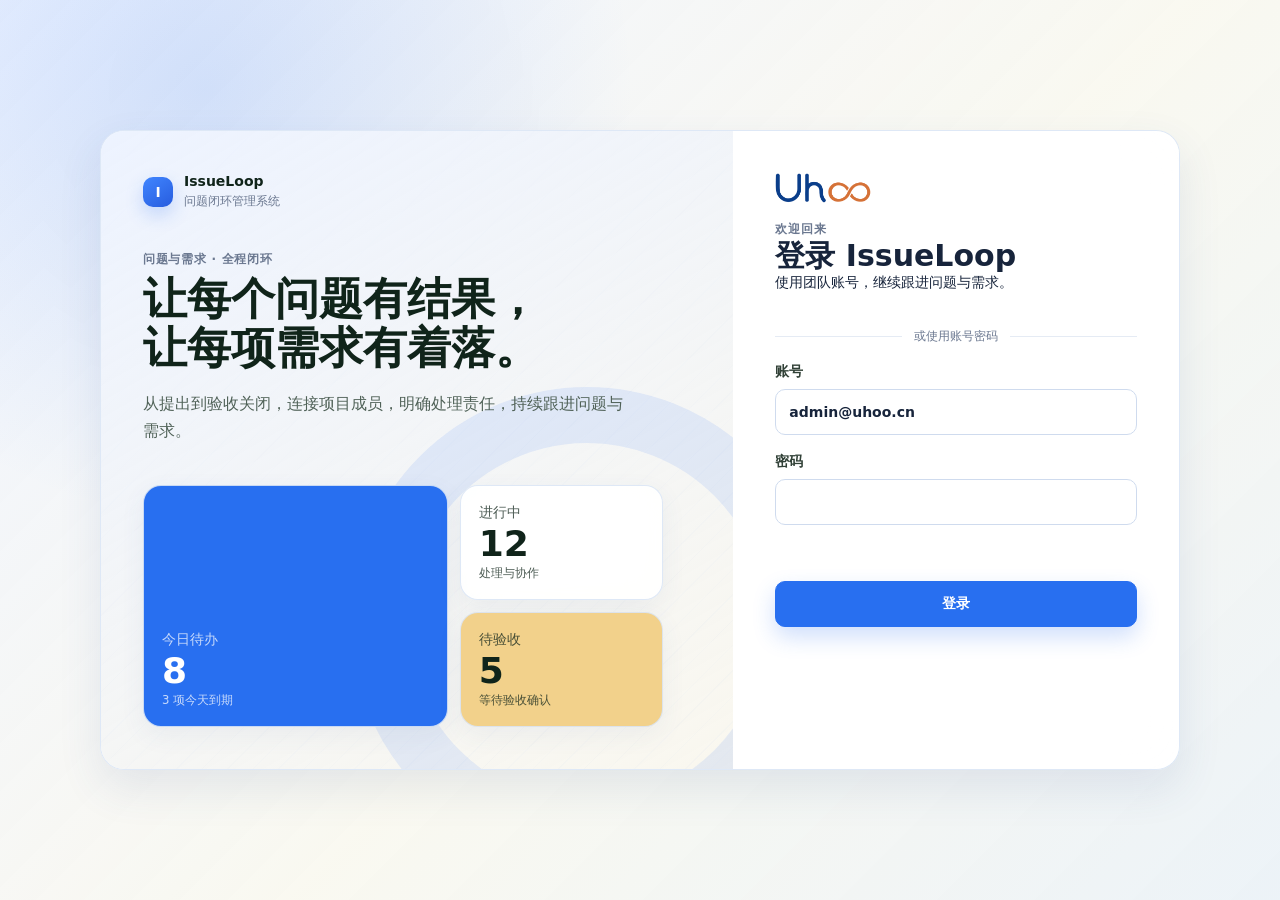
==== commit d8e26979: "fix(web): refine page surfaces, project title and login branding" ====
--- a/rnd-workbench/src/main/resources/static/index.html
+++ b/rnd-workbench/src/main/resources/static/index.html
@@ -4,8 +4,8 @@
     <meta charset="UTF-8" />
     <meta name="viewport" content="width=device-width, initial-scale=1.0" />
     <title>IssueLoop · 问题闭环管理系统</title>
-    <link rel="stylesheet" href="./styles.css?v=20260929-7" />
-    <link rel="stylesheet" href="./insights.css?v=20260929-3" />
+    <link rel="stylesheet" href="./styles.css?v=20261002-2" />
+    <link rel="stylesheet" href="./insights.css?v=20261001-6" />
   </head>
   <body>
     <div class="app-shell">
@@ -442,7 +442,7 @@
     <div class="modal-backdrop hidden" id="bulkModalBackdrop"><form class="modal" id="bulkModal">
       <div class="modal-head"><h2>批量处理</h2><button type="button" class="icon-button" id="closeBulkModal">×</button></div><p id="bulkSummary"></p>
       <div class="form-grid">
-        <label>状态<select id="bulkStatus"><option value="">不修改</option><option>新建</option><option>进行中</option><option>延期处理</option><option>已完成</option><option>已验收</option><option>验收不通过</option><option>已拒绝</option></select></label>
+        <label>状态<select id="bulkStatus" title="批量更新只支持无需填写说明/工时的流转；完成、延期、验收不通过、驳回请在任务详情中逐条操作"><option value="">不修改</option><option>进行中</option><option>已验收</option></select></label>
         <label>负责人<select id="bulkOwner"><option value="">不修改</option></select></label><label>优先级<select id="bulkPriority"><option value="">不修改</option><option>P0</option><option>P1</option><option>P2</option><option>P3</option></select></label>
         <label>Sprint ID<input id="bulkSprint" type="number" min="1" /></label><label>模块<input id="bulkModule" /></label><label>新增标签<input id="bulkAddTags" placeholder="逗号分隔" /></label><label>移除标签<input id="bulkRemoveTags" placeholder="逗号分隔" /></label>
       </div><div id="bulkResult" class="login-error"></div><div class="modal-actions"><button type="button" class="secondary-button" id="bulkDeleteBtn">批量删除</button><button type="button" class="secondary-button" id="cancelBulkModal">取消</button><button type="submit" class="primary-button">执行更新</button></div>
@@ -459,7 +459,7 @@
       <label>分组<select id="viewGroup"><option value="">不分组</option><option value="status">状态</option><option value="owner">负责人</option><option value="type">类型</option><option value="sprint">迭代</option></select></label>
       <div class="modal-actions"><button type="button" class="secondary-button" id="cancelViewModal">取消</button><button type="submit" class="primary-button">保存</button></div>
     </form></div>
-    <script src="./insights.js?v=20260929-5"></script>
-    <script src="./script.js?v=20260929-7"></script>
+    <script src="./insights.js?v=20261002-1"></script>
+    <script src="./script.js?v=20261002-2"></script>
   </body>
 </html>
--- a/rnd-workbench/src/main/resources/static/styles.css
+++ b/rnd-workbench/src/main/resources/static/styles.css
@@ -214,6 +214,13 @@
   gap: 4px;
 }
 
+.login-form-logo {
+  display: block;
+  width: 96px;
+  max-width: 100%;
+  height: auto;
+}
+
 .login-brand-text small {
   color: var(--muted);
   font-size: 12px;
@@ -429,7 +436,7 @@
   height: 100vh;
   overflow-y: auto;
   padding: 20px 14px;
-  background: var(--glass-strong);
+  background: linear-gradient(180deg, color-mix(in srgb, var(--primary-tint) 30%, white) 0%, var(--primary-soft) 48%, #fff 88%);
   border-right: 1px solid rgba(var(--primary-rgb), 0.12);
   box-shadow: inset -1px 0 0 rgba(255, 255, 255, 0.62);
   backdrop-filter: blur(24px) saturate(150%);
@@ -794,8 +801,9 @@
 }
 
 .main {
+  --glass-panel: var(--surface);
   min-width: 0;
-  background: #fff;
+  background: #fbfbfb;
 }
 
 .topbar {
@@ -807,7 +815,7 @@
   gap: 12px;
   height: 66px;
   padding: 0 28px;
-  background: linear-gradient(90deg, color-mix(in srgb, var(--primary-soft) 45%, white), #fff);
+  background: var(--surface);
   border-bottom: 1px solid rgba(var(--primary-rgb), 0.12);
   box-shadow: 0 10px 26px rgba(var(--primary-rgb), 0.06);
   backdrop-filter: blur(24px) saturate(150%);
@@ -1337,6 +1345,13 @@
 
 .board-column:last-child {
   border-right: 0;
+}
+
+.board-column-hint {
+  margin: 4px 2px 0;
+  font-size: 12px;
+  line-height: 1.4;
+  color: var(--text-muted, #6b7280);
 }
 
 .column-title {
@@ -1566,7 +1581,7 @@
 .image-preview-modal { width:min(1040px, 94vw); height:auto; max-height: 90vh; background:rgba(20, 30, 25, .94); }
 .image-preview-toolbar { display: flex; align-items: center; justify-content: flex-end; gap: 8px; margin-bottom: 10px; color: #fff; }
 .image-preview-toolbar .secondary-button { padding: 7px 10px; background: rgba(255, 255, 255, .12); color: #fff; border-color: rgba(255, 255, 255, .22); }
-.image-preview-toolbar .icon-button { color: #fff; }
+.image-preview-toolbar .icon-button { color: #20352c; background: #f4f7f5; border-color: #d7e4dc; font-size: 20px; font-weight: 700; line-height: 1; }
 #imageZoomLabel { min-width: 48px; text-align: center; font-weight: 700; }
 .image-preview-stage { display: flex; align-items: flex-start; justify-content: center; max-height: 80vh; overflow: auto; }
 .image-preview-stage.zoomed { cursor: grab; justify-content: flex-start; }
@@ -1629,6 +1644,18 @@
 
 .content.task-management-mode .page-heading {
   flex: 0 0 auto;
+}
+
+.content.task-management-mode.task-heading-compact .page-heading {
+  min-height: 44px;
+}
+
+.content.task-management-mode.task-heading-compact .page-heading h1 {
+  display: none;
+}
+
+.content.task-management-mode.task-heading-compact .page-heading .eyebrow {
+  margin-bottom: 0;
 }
 
 .content.task-management-mode .work-section {
@@ -2114,7 +2141,6 @@
 }
 
 :root[data-theme="ice"] .topbar {
-  background: linear-gradient(90deg, #edf3ff 0%, #f7f8ff 45%, #fff 100%);
   border-bottom-color: #e8edf6;
   box-shadow: 0 8px 24px rgba(61, 91, 149, .035);
 }
--- a/rnd-workbench/src/main/resources/static/insights.css
+++ b/rnd-workbench/src/main/resources/static/insights.css
@@ -7,7 +7,10 @@
 body:has(.insights-mode) .topbar .project-brief-entry,
 body:has(.insights-mode) .topbar .search-wrap { display: none; }
 body:has(.insights-mode.task-dashboard-mode) .topbar .project-switch,
-body:has(.insights-mode.task-dashboard-mode) .topbar .search-wrap { display: flex; }
+body:has(.insights-mode.task-dashboard-mode) .topbar .search-wrap,
+body:has(.insights-mode.project-reports-mode) .topbar .project-switch,
+body:has(.insights-mode.project-reports-mode) .topbar .search-wrap { display: flex; }
+body:has(.insights-mode.project-dashboard-mode) .topbar .project-switch { display: flex; }
 body:has(.insights-mode) .topbar #createBtn { margin-left: auto; }
 .insight-heading { display: flex; justify-content: space-between; align-items: center; gap: 16px; }
 .insight-heading h1 { margin: 6px 0; font-size: 28px; }
@@ -84,7 +87,7 @@
 @media (max-width: 760px) {
   .app-shell:has(.insights-mode), .app-shell.collapsed-sidebar:has(.insights-mode) { grid-template-columns: minmax(0, 1fr); }
   .app-shell:has(.insights-mode) .sidebar { position: fixed; left: 0; top: 0; width: 232px; z-index: 12; visibility: hidden; transform: translateX(-100%); }
-  .app-shell.insight-menu-open:has(.insights-mode) .sidebar { visibility: visible; transform: none; overflow-y: auto; padding: 20px 14px; background: var(--surface); }
+  .app-shell.insight-menu-open:has(.insights-mode) .sidebar { visibility: visible; transform: none; overflow-y: auto; padding: 20px 14px; }
   .app-shell.insight-menu-open:has(.insights-mode) .insight-nav-backdrop { display: block; position: fixed; inset: 0; z-index: 11; background: rgba(0,0,0,.25); border: 0; }
   body:has(.insights-mode) .topbar { gap: 8px; padding: 0 12px; }
   body:has(.insights-mode) .topbar button { font-size: 12px; }
@@ -185,3 +188,9 @@
   .insight-panel { padding: 16px; }
   .insight-trend-chart, .insight-trend-chart svg { min-height: 190px; height: 190px; }
 }
+
+/* Task dashboard: four reference pastel backgrounds, including hover/selection. */
+.task-dashboard-mode .insight-metrics.personal .insight-metric:nth-child(1) { background: linear-gradient(180deg, #edf2ff 0%, #f8fbff 100%); }
+.task-dashboard-mode .insight-metrics.personal .insight-metric:nth-child(2) { background: linear-gradient(180deg, #fbf3fc 0%, #fdfbfe 100%); }
+.task-dashboard-mode .insight-metrics.personal .insight-metric:nth-child(3) { background: linear-gradient(180deg, #e2f6f4 0%, #f4fbfa 100%); }
+.task-dashboard-mode .insight-metrics.personal .insight-metric:nth-child(4) { background: linear-gradient(180deg, #fff0e6 0%, #fffaf6 100%); }
